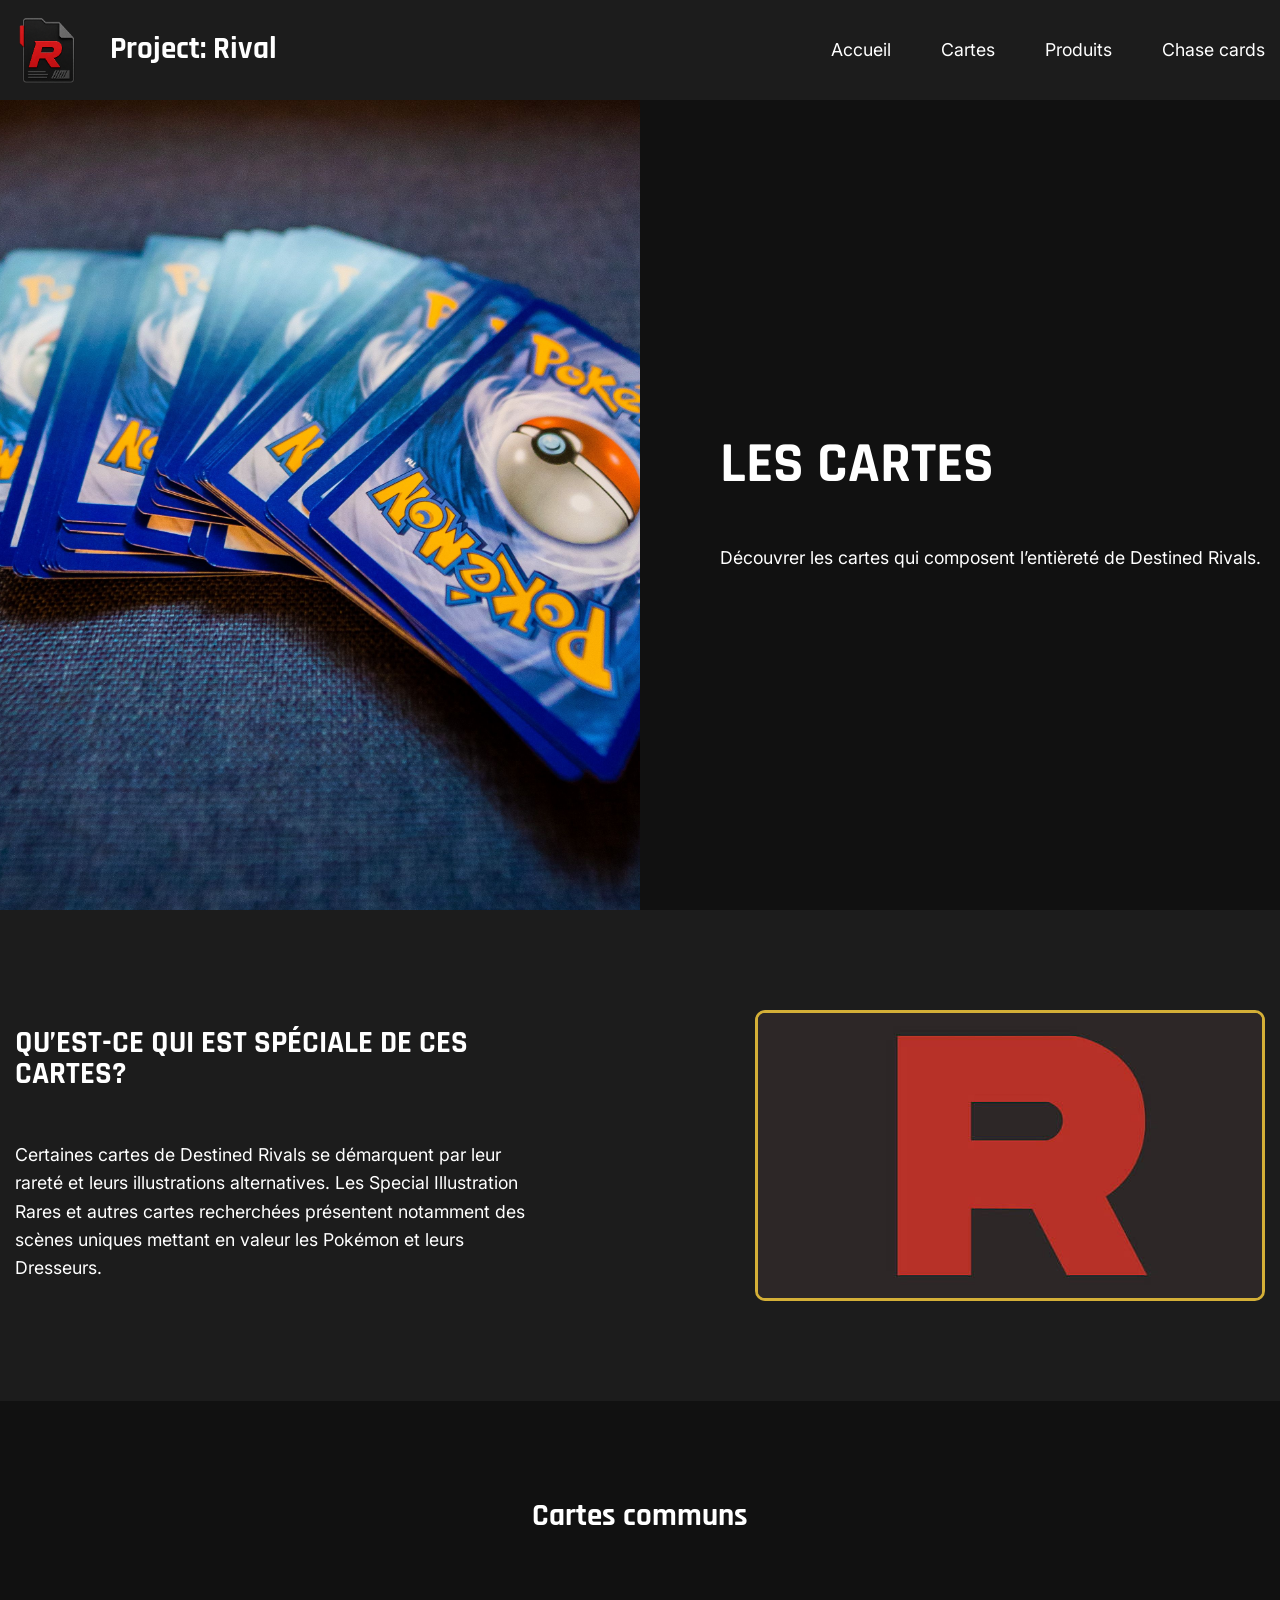
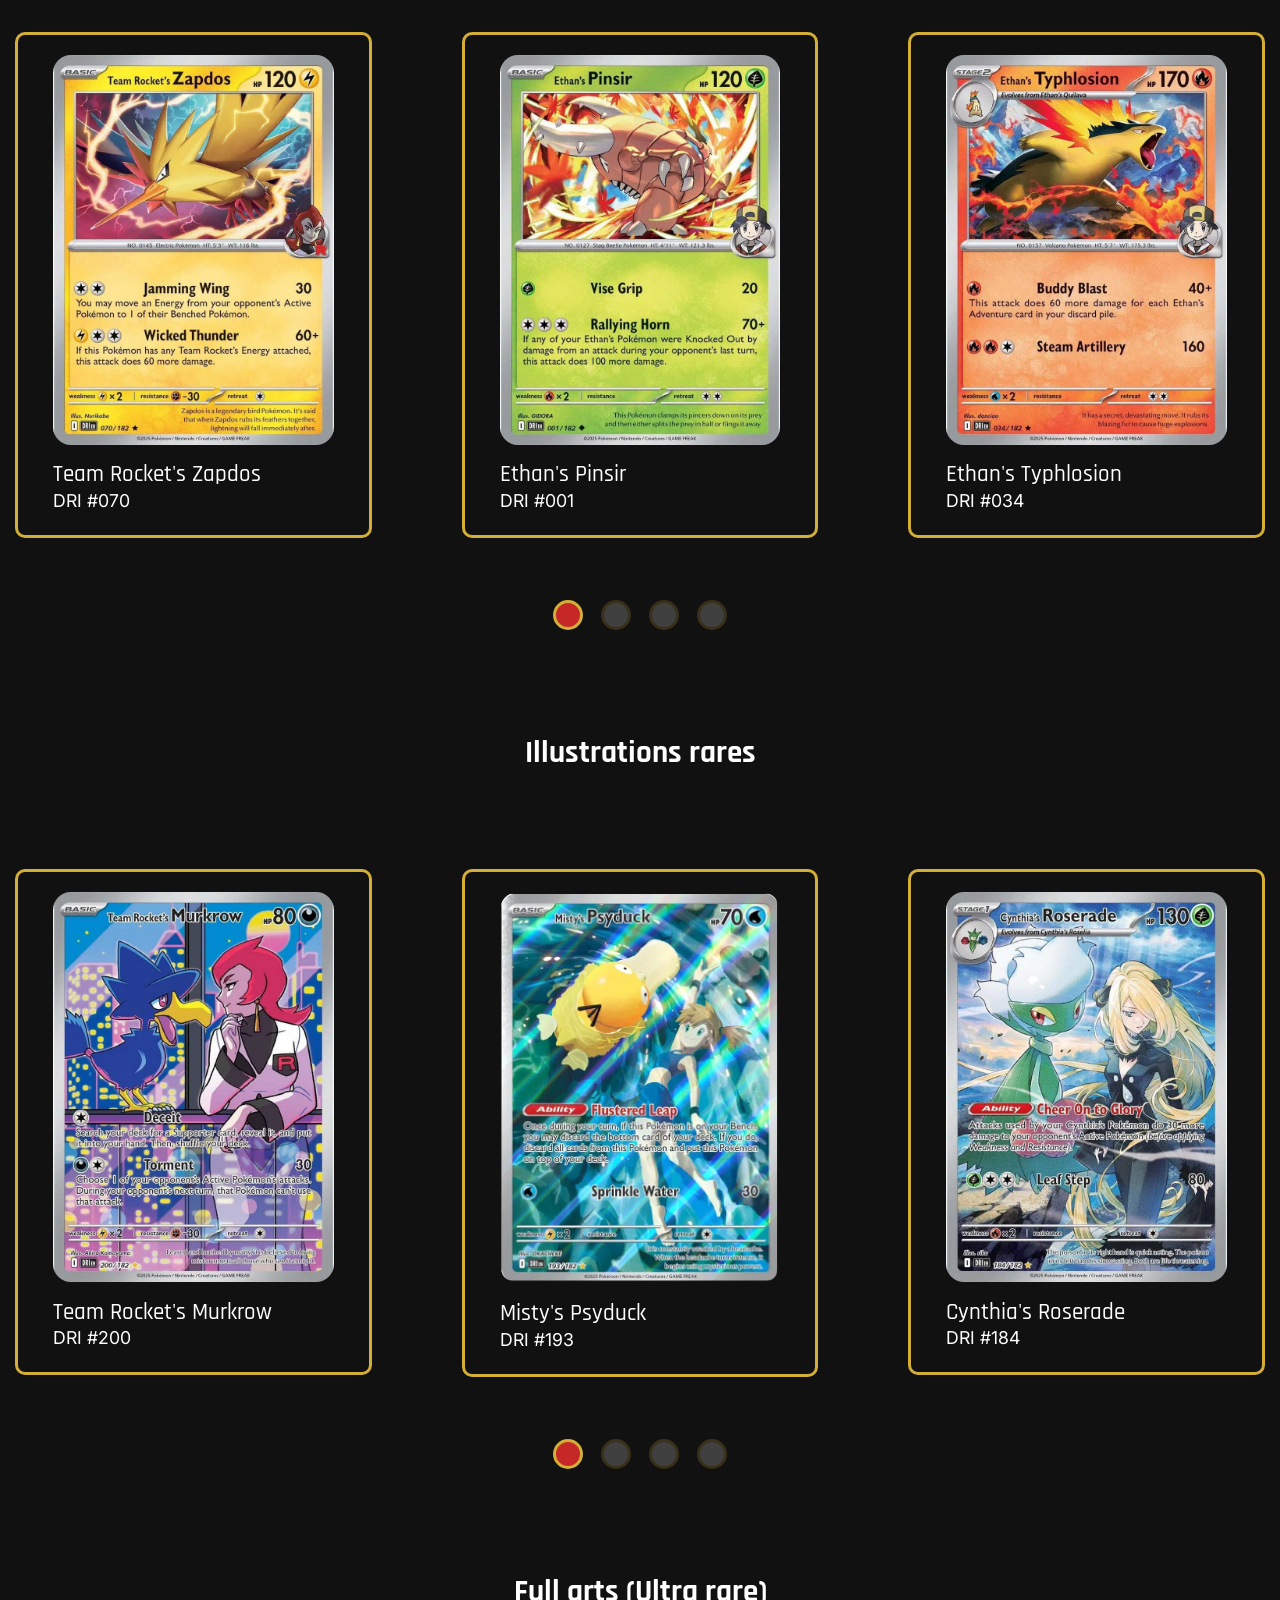
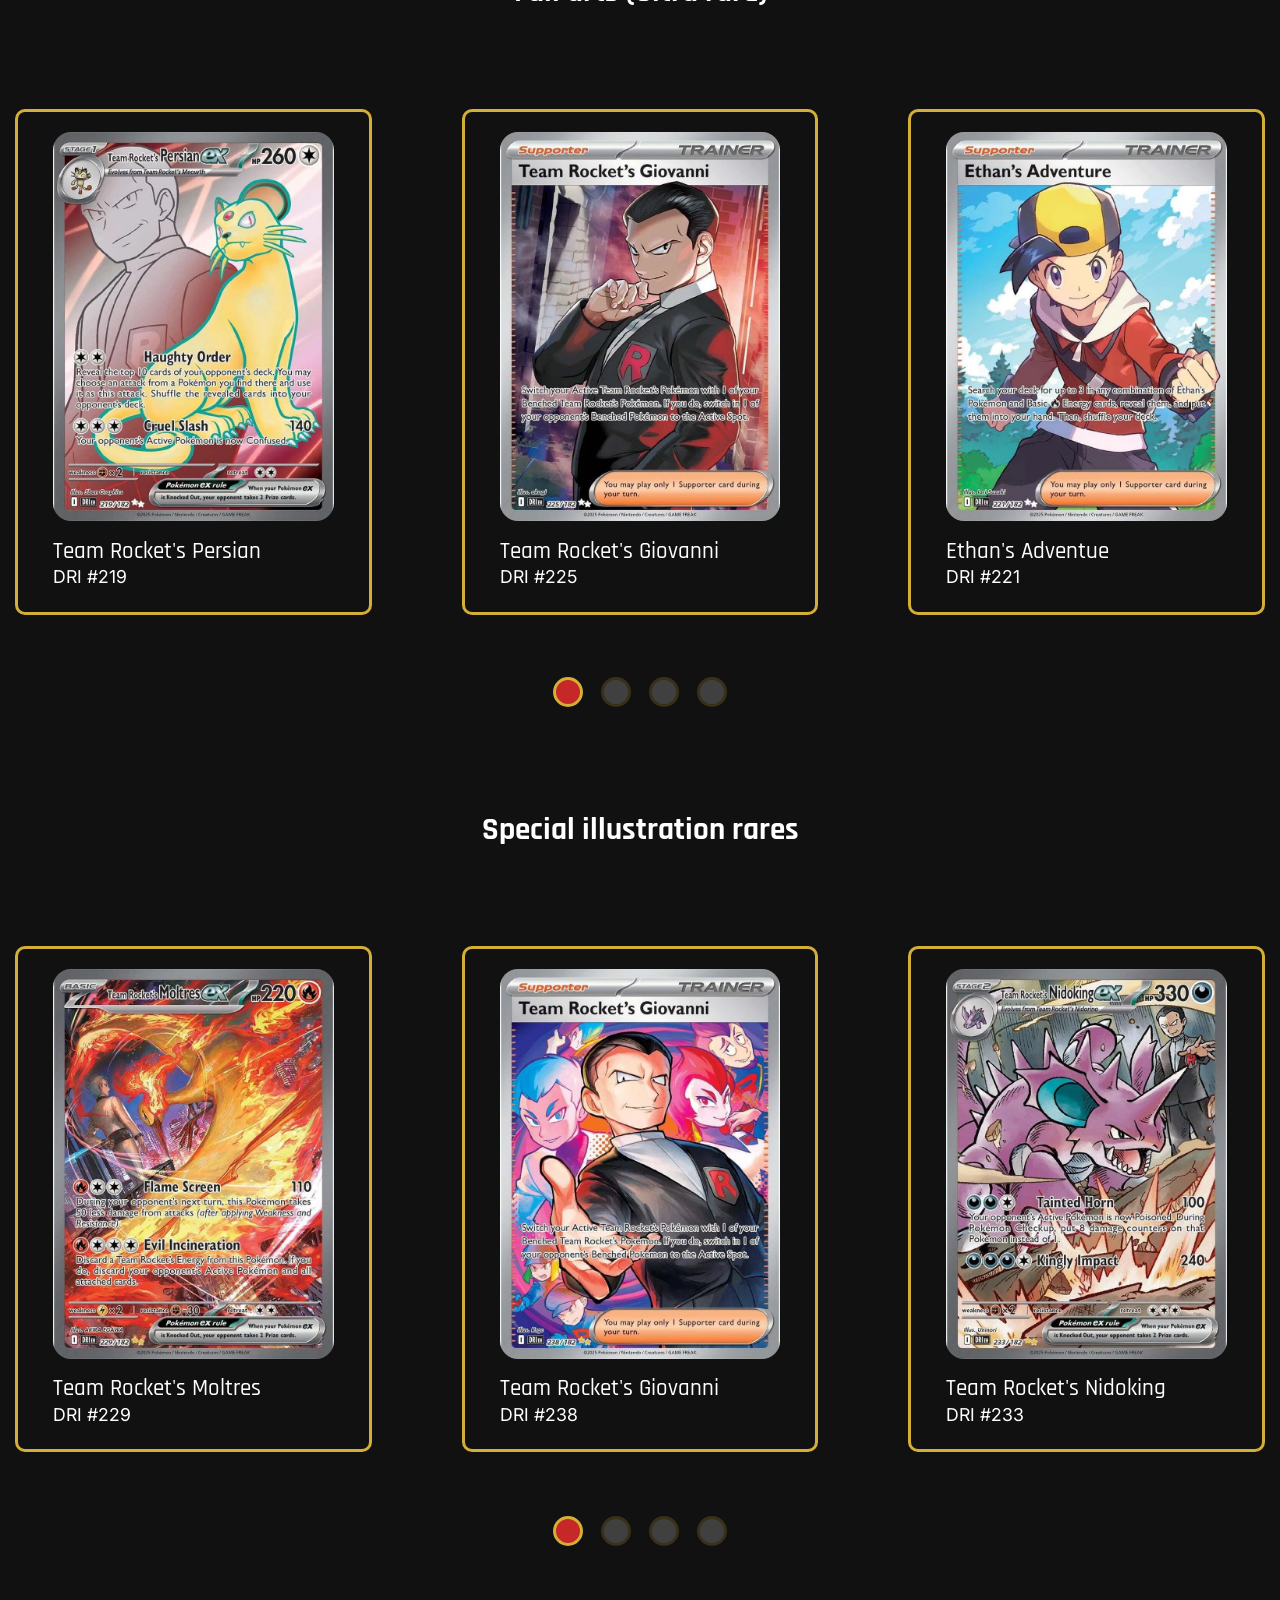
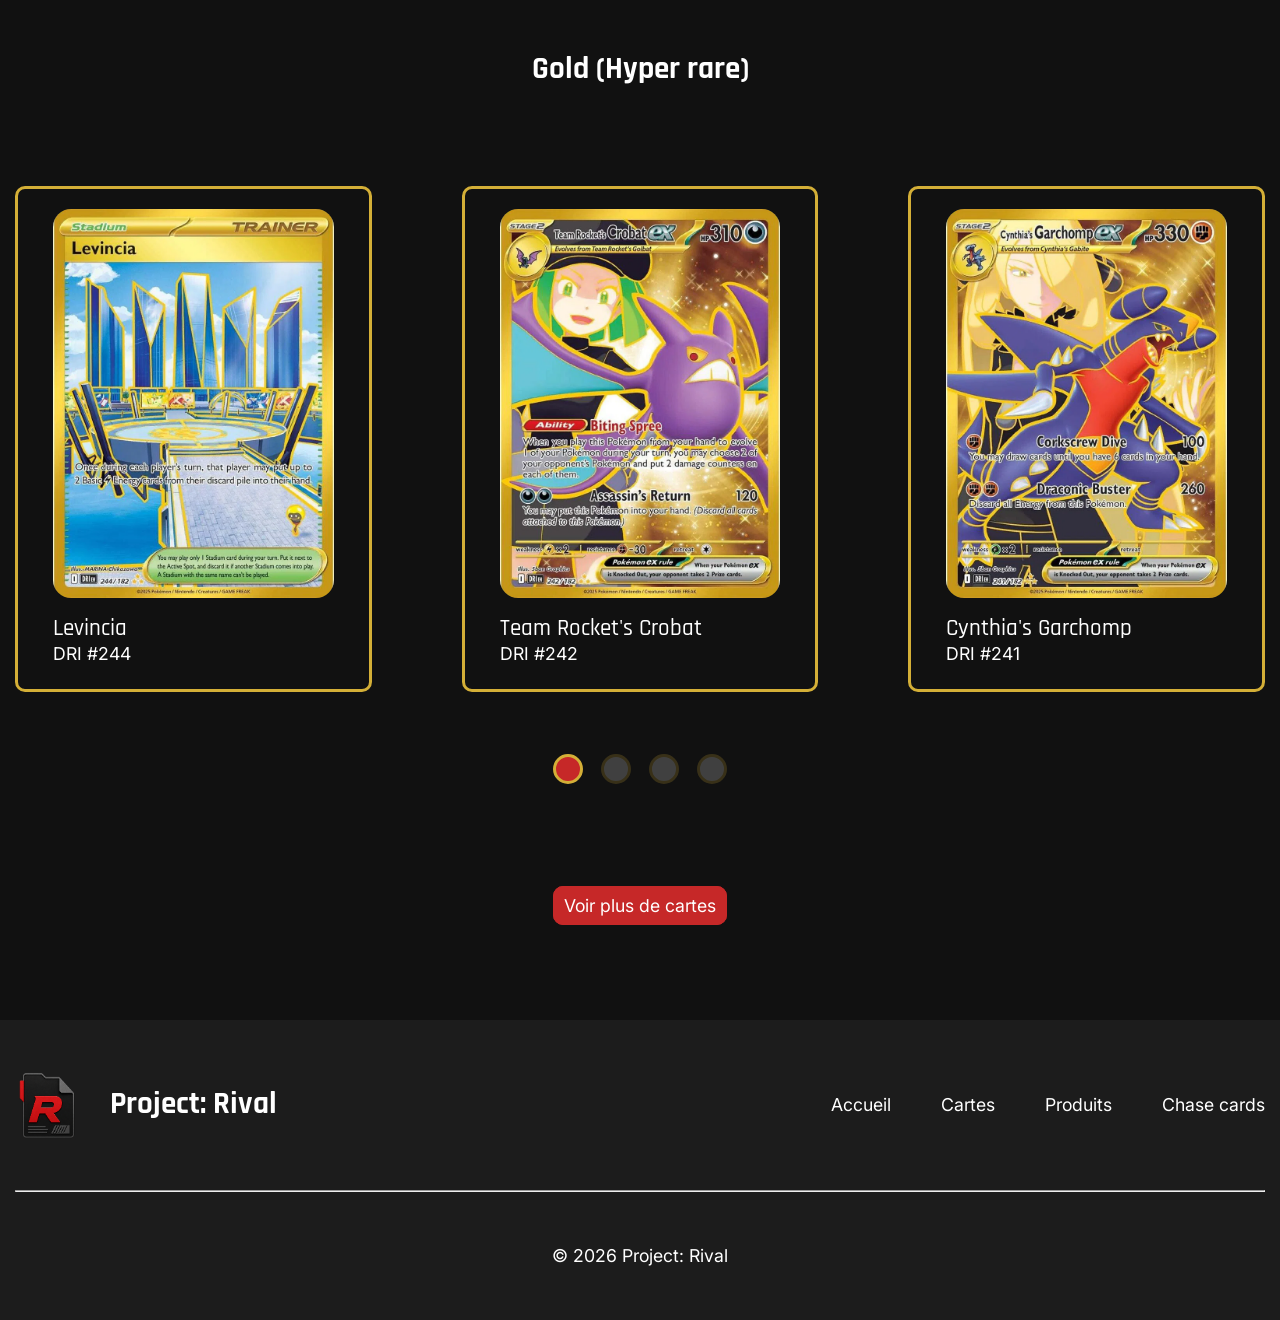
==== cartes.html @ d798a76a "Ajout contenu dist Project Rival" ====
<!doctype html>
<html lang="fr">

<head>
    <meta charset="utf-8" />
    <meta name="viewport" content="width=device-width, initial-scale=1.0" />
    <title>Project: Rival</title>
    <link rel="icon" type="image/png" href="assets/images/project_rival_logo.png" />
    <link rel="stylesheet" href="styles/main.css" />
    <script src="scripts/main.js" defer></script>
</head>

<body>
    <header class="header">
        <div class="wrapper">
            <a href="index.html" class="logo_rival">
                <img src="assets/images/project_rival_logo.png" alt="Project: Rival logo">
                <h2>Project: Rival</h2>
            </a>

            <ul class="menu">
                <li><a href="index.html">Accueil</a></li>
                <li><a href="cartes.html">Cartes</a></li>
                <li><a href="produits.html">Produits</a></li>
                <li><a href="chasse_cards.html">Chase cards</a></li>
            </ul>
            <svg class="icon icon--lg icone js-toggle">
                <use href="#icon-menu-burger"></use>
            </svg>
        </div>
    </header>

</html>


<section class="hero">
    <div class="wrapper">
        <div class="hero__media">
            <img src="assets/images/bg_hero_cartes.jpg" alt="background cartes" />
        </div>
        <div class="hero__desktop"></div>
        <div class="hero__content">
            <div class="hero__titre">
                <h1>Les Cartes</h1>
            </div>
            <p>Découvrer les cartes qui composent l’entièreté de Destined Rivals.</p>
        </div>
    </div>
</section>

<section class="a__propos">
    <div class="wrapper">
        <div class="a__propos__content">
            <h2>Qu’est-ce qui est spéciale de ces cartes?</h2>
            <p>
                Certaines cartes de Destined Rivals se démarquent par leur rareté et leurs illustrations alternatives. Les Special Illustration Rares et autres
                cartes recherchées présentent notamment des scènes uniques mettant en valeur les Pokémon et leurs Dresseurs.
            </p>
        </div>
        <div class="a__propos__media">
            <img src="assets/images/team_rocket_logo.jpg" alt="Team Rocket Logo" />
        </div>
    </div>
</section>

<section class="section carousels__cartes">
    <div class="wrapper">
        <div class="swiper" data-component="Carousel">
            <h2>Cartes communs</h2>
            <div class="carousel swiper-wrapper">
                <div class="swiper-slide">
                    <div class="carte">
                        <div class="carte__media">
                            <img src="assets/images/team_rocket_zapdos_common.png" alt="Zapdos" />
                        </div>
                        <div class="carte__content">
                            <h3>Team Rocket's Zapdos</h3>
                            <p>DRI #070</p>
                        </div>
                    </div>
                </div>
                <div class="swiper-slide">
                    <div class="carte">
                        <div class="carte__media">
                            <img src="assets/images/ethan_pinsir_common.png" alt="Pinsir" />
                        </div>
                        <div class="carte__content">
                            <h3>Ethan's Pinsir</h3>
                            <p>DRI #001</p>
                        </div>
                    </div>
                </div>
                <div class="swiper-slide">
                    <div class="carte">
                        <div class="carte__media">
                            <img src="assets/images/ethan_typhlosion_common.png" alt="Typhlosion" />
                        </div>
                        <div class="carte__content">
                            <h3>Ethan's Typhlosion</h3>
                            <p>DRI #034</p>
                        </div>
                    </div>
                </div>
                <div class="swiper-slide">
                    <div class="carte">
                        <div class="carte__media">
                            <img src="assets/images/team_rocket_tyranitar_common.png" alt="Tyranitar" />
                        </div>
                        <div class="carte__content">
                            <h3>Team Rocket's Tyranitar</h3>
                            <p>DRI #096</p>
                        </div>
                    </div>
                </div>
            </div>
            <div class="swiper-pagination"></div>
        </div>

        <div class="swiper" data-component="Carousel">
            <h2>Illustrations rares</h2>
            <div class="carousel swiper-wrapper">
                <div class="swiper-slide">
                    <div class="carte">
                        <div class="carte__media">
                            <img src="assets/images/team_rocket_murkrow.png" alt="Murkrow" />
                        </div>
                        <div class="carte__content">
                            <h3>Team Rocket's Murkrow</h3>
                            <p>DRI #200</p>
                        </div>
                    </div>
                </div>
                <div class="swiper-slide">
                    <div class="carte">
                        <div class="carte__media">
                            <img src="assets/images/misty_psyduck.png" alt="Psyduck" />
                        </div>
                        <div class="carte__content">
                            <h3>Misty's Psyduck</h3>
                            <p>DRI #193</p>
                        </div>
                    </div>
                </div>
                <div class="swiper-slide">
                    <div class="carte">
                        <div class="carte__media">
                            <img src="assets/images/cynthia_roserade.png" alt="Roserade" />
                        </div>
                        <div class="carte__content">
                            <h3>Cynthia's Roserade</h3>
                            <p>DRI #184</p>
                        </div>
                    </div>
                </div>
                <div class="swiper-slide">
                    <div class="carte">
                        <div class="carte__media">
                            <img src="assets/images/ethan_typhlosion.png" alt="Typhlosion" />
                        </div>
                        <div class="carte__content">
                            <h3>Ethan's Typhlosion</h3>
                            <p>DRI #190</p>
                        </div>
                    </div>
                </div>
            </div>
            <div class="swiper-pagination"></div>
        </div>

        <div class="swiper" data-component="Carousel">
            <h2>Full arts (Ultra rare)</h2>
            <div class="carousel swiper-wrapper">
                <div class="swiper-slide">
                    <div class="carte">
                        <div class="carte__media">
                            <img src="assets/images/team_rocket_persian_fa.png" alt="Persian" />
                        </div>
                        <div class="carte__content">
                            <h3>Team Rocket's Persian</h3>
                            <p>DRI #219</p>
                        </div>
                    </div>
                </div>
                <div class="swiper-slide">
                    <div class="carte">
                        <div class="carte__media">
                            <img src="assets/images/team_rocket_giovanni_fa.png" alt="Giovanni" />
                        </div>
                        <div class="carte__content">
                            <h3>Team Rocket's Giovanni</h3>
                            <p>DRI #225</p>
                        </div>
                    </div>
                </div>
                <div class="swiper-slide">
                    <div class="carte">
                        <div class="carte__media">
                            <img src="assets/images/ethan_adventure_fa.png" alt="Ethan" />
                        </div>
                        <div class="carte__content">
                            <h3>Ethan's Adventue</h3>
                            <p>DRI #221</p>
                        </div>
                    </div>
                </div>
                <div class="swiper-slide">
                    <div class="carte">
                        <div class="carte__media">
                            <img src="assets/images/team_rocket_mewtwo_fa.png" alt="Mewtwo" />
                        </div>
                        <div class="carte__content">
                            <h3>Team Rocket's Mewtwo</h3>
                            <p>DRI #213</p>
                        </div>
                    </div>
                </div>
            </div>
            <div class="swiper-pagination"></div>
        </div>

        <div class="swiper" data-component="Carousel">
            <h2>Special illustration rares</h2>
            <div class="carousel swiper-wrapper">
                <div class="swiper-slide">
                    <div class="carte">
                        <div class="carte__media">
                            <img src="assets/images/team_rocket_moltres.png" alt="Moltres" />
                        </div>
                        <div class="carte__content">
                            <h3>Team Rocket's Moltres</h3>
                            <p>DRI #229</p>
                        </div>
                    </div>
                </div>
                <div class="swiper-slide">
                    <div class="carte">
                        <div class="carte__media">
                            <img src="assets/images/team_rocket_giovanni.png" alt="Giovanni" />
                        </div>
                        <div class="carte__content">
                            <h3>Team Rocket's Giovanni</h3>
                            <p>DRI #238</p>
                        </div>
                    </div>
                </div>
                <div class="swiper-slide">
                    <div class="carte">
                        <div class="carte__media">
                            <img src="assets/images/team_rocket_nidoking.png" alt="Nidoking" />
                        </div>
                        <div class="carte__content">
                            <h3>Team Rocket's Nidoking</h3>
                            <p>DRI #233</p>
                        </div>
                    </div>
                </div>
                <div class="swiper-slide">
                    <div class="carte">
                        <div class="carte__media">
                            <img src="assets/images/team_rocket_mewtwo_sir.png" alt="Mewtwo" />
                        </div>
                        <div class="carte__content">
                            <h3>Team Rocket's Mewtwo</h3>
                            <p>DRI #231</p>
                        </div>
                    </div>
                </div>
            </div>
            <div class="swiper-pagination"></div>
        </div>

        <div class="swiper" data-component="Carousel">
            <h2>Gold (Hyper rare)</h2>
            <div class="carousel swiper-wrapper">
                <div class="swiper-slide">
                    <div class="carte">
                        <div class="carte__media">
                            <img src="assets/images/levincia_gold.png" alt="Levincia" />
                        </div>
                        <div class="carte__content">
                            <h3>Levincia</h3>
                            <p>DRI #244</p>
                        </div>
                    </div>
                </div>
                <div class="swiper-slide">
                    <div class="carte">
                        <div class="carte__media">
                            <img src="assets/images/team_rocket_crobat_gold.png" alt="Crobat" />
                        </div>
                        <div class="carte__content">
                            <h3>Team Rocket's Crobat</h3>
                            <p>DRI #242</p>
                        </div>
                    </div>
                </div>
                <div class="swiper-slide">
                    <div class="carte">
                        <div class="carte__media">
                            <img src="assets/images/cynthia_grachomp_gold.png" alt="Garchomp" />
                        </div>
                        <div class="carte__content">
                            <h3>Cynthia's Garchomp</h3>
                            <p>DRI #241</p>
                        </div>
                    </div>
                </div>
                <div class="swiper-slide">
                    <div class="carte">
                        <div class="carte__media">
                            <img src="assets/images/team_rocket_mewtwo_gold.png" alt="Mewtwo" />
                        </div>
                        <div class="carte__content">
                            <h3>Team Rocket's Mewtwo</h3>
                            <p>DRI #240</p>
                        </div>
                    </div>
                </div>
            </div>
            <div class="swiper-pagination"></div>
        </div>
        <a href="https://tcg.pokemon.com/en-us/galleries/destined-rivals/" target="_blank" class="bouton">Voir plus de cartes</a>
    </div>
</section>

<footer class="footer">
    <div class="wrapper">
        <div class="footer__top">
            <a href="index.html" class="logo_rival">
                <img src="assets/images/project_rival_logo.png" alt="Project: Rival Logo">
                <h2>Project: Rival</h2>
            </a>

            <ul class="menu">
                <li><a href="index.html">Accueil</a></li>
                <li><a href="cartes.html">Cartes</a></li>
                <li><a href="produits.html">Produits</a></li>
                <li><a href="chasse_cards.html">Chase cards</a></li>
            </ul>

        </div>
        <hr>
        <p>© 2026 Project: Rival</p>
    </div>
</footer>

</body>

</html>
---- styles/main.css ----
@charset "UTF-8";
/**
 * Swiper 14.3.0
 * Most modern mobile touch slider and framework with hardware accelerated transitions
 * https://swiperjs.com
 *
 * Copyright 2014-2026 Vladimir Kharlampidi
 *
 * Released under the MIT License
 *
 * Released on: September 28, 2026
 */
@import url("https://fonts.googleapis.com/css2?family=Inter:ital,opsz,wght@0,14..32,100..900;1,14..32,100..900&family=Rajdhani:wght@300;400;500;600;700&display=swap");
:root {
  --swiper-theme-color: #007aff;
  /*
  --swiper-preloader-color: var(--swiper-theme-color);
  --swiper-wrapper-transition-timing-function: initial;
  */
}

:host {
  position: relative;
  display: block;
  margin-left: auto;
  margin-right: auto;
  z-index: 1;
}

.swiper {
  margin-left: auto;
  margin-right: auto;
  position: relative;
  overflow: hidden;
  list-style: none;
  padding: 0;
  /* Fix of Webkit flickering */
  z-index: 1;
  display: block;
}

.swiper-vertical > .swiper-wrapper {
  flex-direction: column;
}

.swiper-wrapper {
  position: relative;
  width: 100%;
  height: 100%;
  z-index: 1;
  display: flex;
  transition-property: transform;
  transition-timing-function: var(--swiper-wrapper-transition-timing-function, initial);
  box-sizing: content-box;
}

.swiper-android .swiper-slide,
.swiper-ios .swiper-slide,
.swiper-wrapper {
  transform: translate3d(0px, 0, 0);
}

.swiper-horizontal {
  touch-action: pan-y;
}

.swiper-vertical {
  touch-action: pan-x;
}

.swiper-slide {
  flex-shrink: 0;
  width: 100%;
  height: 100%;
  position: relative;
  transition-property: transform;
  display: block;
}

.swiper-slide-invisible-blank {
  visibility: hidden;
}

/* Auto Height */
.swiper-autoheight,
.swiper-autoheight .swiper-slide {
  height: auto;
}

.swiper-autoheight .swiper-wrapper {
  align-items: flex-start;
  transition-property: transform, height;
}

.swiper-backface-hidden .swiper-slide {
  transform: translateZ(0);
  backface-visibility: hidden;
}

/* 3D Effects */
.swiper-3d.swiper-css-mode .swiper-wrapper {
  perspective: 1200px;
}

.swiper-3d .swiper-wrapper {
  transform-style: preserve-3d;
}

.swiper-3d {
  perspective: 1200px;
  .swiper-slide,
  .swiper-cube-shadow {
    transform-style: preserve-3d;
  }
}

/* CSS Mode */
.swiper-css-mode {
  > .swiper-wrapper {
    overflow: auto;
    scrollbar-width: none; /* For Firefox */
    -ms-overflow-style: none; /* For Internet Explorer and Edge */
    &::-webkit-scrollbar {
      display: none;
    }
  }
  > .swiper-wrapper > .swiper-slide {
    scroll-snap-align: start start;
  }
  &.swiper-horizontal {
    > .swiper-wrapper {
      scroll-snap-type: x mandatory;
    }
    > .swiper-wrapper > .swiper-slide:first-child {
      margin-inline-start: var(--swiper-slides-offset-before);
      scroll-margin-inline-start: var(--swiper-slides-offset-before);
    }
    > .swiper-wrapper > .swiper-slide:last-child {
      margin-inline-end: var(--swiper-slides-offset-after);
    }
  }
  &.swiper-vertical {
    > .swiper-wrapper {
      scroll-snap-type: y mandatory;
    }
    > .swiper-wrapper > .swiper-slide:first-child {
      margin-block-start: var(--swiper-slides-offset-before);
      scroll-margin-block-start: var(--swiper-slides-offset-before);
    }
    > .swiper-wrapper > .swiper-slide:last-child {
      margin-block-end: var(--swiper-slides-offset-after);
    }
  }
  &.swiper-free-mode {
    > .swiper-wrapper {
      scroll-snap-type: none;
    }
    > .swiper-wrapper > .swiper-slide {
      scroll-snap-align: none;
    }
  }
  &.swiper-centered {
    > .swiper-wrapper::before {
      content: "";
      flex-shrink: 0;
      order: 9999;
    }
    > .swiper-wrapper > .swiper-slide {
      scroll-snap-align: center center;
      scroll-snap-stop: always;
    }
  }
  &.swiper-centered.swiper-horizontal {
    > .swiper-wrapper > .swiper-slide:first-child {
      margin-inline-start: var(--swiper-centered-offset-before);
    }
    > .swiper-wrapper::before {
      height: 100%;
      min-height: 1px;
      width: var(--swiper-centered-offset-after);
    }
  }
  &.swiper-centered.swiper-vertical {
    > .swiper-wrapper > .swiper-slide:first-child {
      margin-block-start: var(--swiper-centered-offset-before);
    }
    > .swiper-wrapper::before {
      width: 100%;
      min-width: 1px;
      height: var(--swiper-centered-offset-after);
    }
  }
}

/* Slide styles start */
/* 3D Shadows */
.swiper-3d {
  .swiper-slide-shadow,
  .swiper-slide-shadow-left,
  .swiper-slide-shadow-right,
  .swiper-slide-shadow-top,
  .swiper-slide-shadow-bottom,
  .swiper-slide-shadow,
  .swiper-slide-shadow-left,
  .swiper-slide-shadow-right,
  .swiper-slide-shadow-top,
  .swiper-slide-shadow-bottom {
    position: absolute;
    left: 0;
    top: 0;
    width: 100%;
    height: 100%;
    pointer-events: none;
    z-index: 10;
  }
  .swiper-slide-shadow {
    background: rgba(0, 0, 0, 0.15);
  }
  .swiper-slide-shadow-left {
    background-image: linear-gradient(to left, rgba(0, 0, 0, 0.5), rgba(0, 0, 0, 0));
  }
  .swiper-slide-shadow-right {
    background-image: linear-gradient(to right, rgba(0, 0, 0, 0.5), rgba(0, 0, 0, 0));
  }
  .swiper-slide-shadow-top {
    background-image: linear-gradient(to top, rgba(0, 0, 0, 0.5), rgba(0, 0, 0, 0));
  }
  .swiper-slide-shadow-bottom {
    background-image: linear-gradient(to bottom, rgba(0, 0, 0, 0.5), rgba(0, 0, 0, 0));
  }
}

.swiper-lazy-preloader {
  width: 42px;
  height: 42px;
  position: absolute;
  left: 50%;
  top: 50%;
  margin-left: -21px;
  margin-top: -21px;
  z-index: 10;
  transform-origin: 50%;
  box-sizing: border-box;
  border: 4px solid var(--swiper-preloader-color, var(--swiper-theme-color));
  border-radius: 50%;
  border-top-color: transparent;
}

.swiper:not(.swiper-watch-progress),
.swiper-watch-progress .swiper-slide-visible {
  .swiper-lazy-preloader {
    animation: swiper-preloader-spin 1s infinite linear;
  }
}

.swiper-lazy-preloader-white {
  --swiper-preloader-color: #fff;
}

.swiper-lazy-preloader-black {
  --swiper-preloader-color: #000;
}

@keyframes swiper-preloader-spin {
  0% {
    transform: rotate(0deg);
  }
  100% {
    transform: rotate(360deg);
  }
}
/* Slide styles end */
.swiper-virtual .swiper-slide {
  -webkit-backface-visibility: hidden;
  transform: translateZ(0);
}

.swiper-virtual.swiper-css-mode {
  .swiper-wrapper::after {
    content: "";
    position: absolute;
    left: 0;
    top: 0;
    pointer-events: none;
  }
}

.swiper-virtual.swiper-css-mode.swiper-horizontal {
  .swiper-wrapper::after {
    height: 1px;
    width: var(--swiper-virtual-size);
  }
}

.swiper-virtual.swiper-css-mode.swiper-vertical {
  .swiper-wrapper::after {
    width: 1px;
    height: var(--swiper-virtual-size);
  }
}

:root {
  --swiper-navigation-size: 44px;
  /*
  --swiper-navigation-top-offset: 50%;
  --swiper-navigation-sides-offset: 4px;
  --swiper-navigation-color: var(--swiper-theme-color);
  */
}

.swiper-button-prev,
.swiper-button-next {
  position: absolute;
  width: var(--swiper-navigation-size);
  height: var(--swiper-navigation-size);
  z-index: 10;
  cursor: pointer;
  display: flex;
  align-items: center;
  justify-content: center;
  color: var(--swiper-navigation-color, var(--swiper-theme-color));
  &.swiper-button-disabled {
    opacity: 0.35;
    cursor: auto;
    pointer-events: none;
  }
  &.swiper-button-hidden {
    opacity: 0;
    cursor: auto;
    pointer-events: none;
  }
  .swiper-navigation-disabled & {
    display: none !important;
  }
  ::slotted(svg),
  svg {
    width: 100%;
    height: 100%;
    -o-object-fit: contain;
       object-fit: contain;
    transform-origin: center;
    fill: currentColor;
    pointer-events: none;
  }
}

.swiper-button-lock {
  display: none;
}

.swiper-button-prev,
.swiper-button-next {
  top: var(--swiper-navigation-top-offset, 50%);
  margin-top: calc(0px - var(--swiper-navigation-size) / 2);
}

.swiper-button-prev {
  left: var(--swiper-navigation-sides-offset, 4px);
  right: auto;
  ::slotted(.swiper-navigation-icon),
  .swiper-navigation-icon {
    transform: rotate(180deg);
  }
}

.swiper-button-next {
  right: var(--swiper-navigation-sides-offset, 4px);
  left: auto;
}

.swiper-horizontal {
  .swiper-button-prev,
  .swiper-button-next,
  ~ .swiper-button-prev,
  ~ .swiper-button-next {
    top: var(--swiper-navigation-top-offset, 50%);
    margin-top: calc(0px - var(--swiper-navigation-size) / 2);
    margin-left: 0;
  }
  .swiper-button-prev,
  & ~ .swiper-button-prev,
  &.swiper-rtl .swiper-button-next,
  &.swiper-rtl ~ .swiper-button-next {
    left: var(--swiper-navigation-sides-offset, 4px);
    right: auto;
  }
  .swiper-button-next,
  & ~ .swiper-button-next,
  &.swiper-rtl .swiper-button-prev,
  &.swiper-rtl ~ .swiper-button-prev {
    right: var(--swiper-navigation-sides-offset, 4px);
    left: auto;
  }
  .swiper-button-prev,
  & ~ .swiper-button-prev,
  &.swiper-rtl .swiper-button-next,
  &.swiper-rtl ~ .swiper-button-next {
    ::slotted(.swiper-navigation-icon),
    .swiper-navigation-icon {
      transform: rotate(180deg);
    }
  }
  &.swiper-rtl .swiper-button-prev,
  &.swiper-rtl ~ .swiper-button-prev {
    ::slotted(.swiper-navigation-icon),
    .swiper-navigation-icon {
      transform: rotate(0deg);
    }
  }
}

.swiper-vertical {
  .swiper-button-prev,
  .swiper-button-next,
  ~ .swiper-button-prev,
  ~ .swiper-button-next {
    left: var(--swiper-navigation-top-offset, 50%);
    right: auto;
    margin-left: calc(0px - var(--swiper-navigation-size) / 2);
    margin-top: 0;
  }
  .swiper-button-prev,
  ~ .swiper-button-prev {
    top: var(--swiper-navigation-sides-offset, 4px);
    bottom: auto;
    ::slotted(.swiper-navigation-icon),
    .swiper-navigation-icon {
      transform: rotate(-90deg);
    }
  }
  .swiper-button-next,
  ~ .swiper-button-next {
    bottom: var(--swiper-navigation-sides-offset, 4px);
    top: auto;
    ::slotted(.swiper-navigation-icon),
    .swiper-navigation-icon {
      transform: rotate(90deg);
    }
  }
}

:root {
  /*
  --swiper-pagination-color: var(--swiper-theme-color);
  --swiper-pagination-left: auto;
  --swiper-pagination-right: 8px;
  --swiper-pagination-bottom: 8px;
  --swiper-pagination-top: auto;
  --swiper-pagination-fraction-color: inherit;
  --swiper-pagination-progressbar-bg-color: rgba(0,0,0,0.25);
  --swiper-pagination-progressbar-size: 4px;
  --swiper-pagination-bullet-size: 8px;
  --swiper-pagination-bullet-width: 8px;
  --swiper-pagination-bullet-height: 8px;
  --swiper-pagination-bullet-border-radius: 50%;
  --swiper-pagination-bullet-inactive-color: #000;
  --swiper-pagination-bullet-inactive-opacity: 0.2;
  --swiper-pagination-bullet-opacity: 1;
  --swiper-pagination-bullet-horizontal-gap: 4px;
  --swiper-pagination-bullet-vertical-gap: 6px;
  */
}

.swiper-pagination {
  position: absolute;
  text-align: center;
  transition: 300ms opacity;
  transform: translate3d(0, 0, 0);
  z-index: 10;
  &.swiper-pagination-hidden {
    opacity: 0;
  }
  .swiper-pagination-disabled > &,
  &.swiper-pagination-disabled {
    display: none !important;
  }
}

/* Common Styles */
.swiper-pagination-fraction,
.swiper-pagination-custom,
.swiper-horizontal > .swiper-pagination-bullets,
.swiper-pagination-bullets.swiper-pagination-horizontal {
  bottom: var(--swiper-pagination-bottom, 8px);
  top: var(--swiper-pagination-top, auto);
  left: 0;
  width: 100%;
}

/* Bullets */
.swiper-pagination-bullets-dynamic {
  overflow: hidden;
  font-size: 0;
  .swiper-pagination-bullet {
    transform: scale(0.33);
    position: relative;
  }
  .swiper-pagination-bullet-active {
    transform: scale(1);
  }
  .swiper-pagination-bullet-active-main {
    transform: scale(1);
  }
  .swiper-pagination-bullet-active-prev {
    transform: scale(0.66);
  }
  .swiper-pagination-bullet-active-prev-prev {
    transform: scale(0.33);
  }
  .swiper-pagination-bullet-active-next {
    transform: scale(0.66);
  }
  .swiper-pagination-bullet-active-next-next {
    transform: scale(0.33);
  }
}

.swiper-pagination-bullet {
  width: var(--swiper-pagination-bullet-width, var(--swiper-pagination-bullet-size, 8px));
  height: var(--swiper-pagination-bullet-height, var(--swiper-pagination-bullet-size, 8px));
  display: inline-block;
  border-radius: var(--swiper-pagination-bullet-border-radius, 50%);
  background: var(--swiper-pagination-bullet-inactive-color, #000);
  opacity: var(--swiper-pagination-bullet-inactive-opacity, 0.2);
  button& {
    border: none;
    margin: 0;
    padding: 0;
    box-shadow: none;
    -webkit-appearance: none;
       -moz-appearance: none;
            appearance: none;
  }
  .swiper-pagination-clickable & {
    cursor: pointer;
  }
  &:only-child {
    display: none !important;
  }
}

.swiper-pagination-bullet-active {
  opacity: var(--swiper-pagination-bullet-opacity, 1);
  background: var(--swiper-pagination-color, var(--swiper-theme-color));
}

.swiper-vertical > .swiper-pagination-bullets,
.swiper-pagination-vertical.swiper-pagination-bullets {
  right: var(--swiper-pagination-right, 8px);
  left: var(--swiper-pagination-left, auto);
  top: 50%;
  transform: translate3d(0px, -50%, 0);
  .swiper-pagination-bullet {
    margin: var(--swiper-pagination-bullet-vertical-gap, 6px) 0;
    display: block;
  }
  &.swiper-pagination-bullets-dynamic {
    top: 50%;
    transform: translateY(-50%);
    width: 8px;
    .swiper-pagination-bullet {
      display: inline-block;
      transition: 200ms transform, 200ms top;
    }
  }
}

.swiper-horizontal > .swiper-pagination-bullets,
.swiper-pagination-horizontal.swiper-pagination-bullets {
  .swiper-pagination-bullet {
    margin: 0 var(--swiper-pagination-bullet-horizontal-gap, 4px);
  }
  &.swiper-pagination-bullets-dynamic {
    left: 50%;
    transform: translateX(-50%);
    white-space: nowrap;
    .swiper-pagination-bullet {
      transition: 200ms transform, 200ms left;
    }
  }
}

.swiper-horizontal.swiper-rtl > .swiper-pagination-bullets-dynamic .swiper-pagination-bullet {
  transition: 200ms transform, 200ms right;
}

/* Fraction */
.swiper-pagination-fraction {
  color: var(--swiper-pagination-fraction-color, inherit);
}

/* Progress */
.swiper-pagination-progressbar {
  background: var(--swiper-pagination-progressbar-bg-color, rgba(0, 0, 0, 0.25));
  position: absolute;
  .swiper-pagination-progressbar-fill {
    background: var(--swiper-pagination-color, var(--swiper-theme-color));
    position: absolute;
    left: 0;
    top: 0;
    width: 100%;
    height: 100%;
    transform: scale(0);
    transform-origin: left top;
  }
  .swiper-rtl & .swiper-pagination-progressbar-fill {
    transform-origin: right top;
  }
  .swiper-horizontal > &,
  &.swiper-pagination-horizontal,
  .swiper-vertical > &.swiper-pagination-progressbar-opposite,
  &.swiper-pagination-vertical.swiper-pagination-progressbar-opposite {
    width: 100%;
    height: var(--swiper-pagination-progressbar-size, 4px);
    left: 0;
    top: 0;
  }
  .swiper-vertical > &,
  &.swiper-pagination-vertical,
  .swiper-horizontal > &.swiper-pagination-progressbar-opposite,
  &.swiper-pagination-horizontal.swiper-pagination-progressbar-opposite {
    width: var(--swiper-pagination-progressbar-size, 4px);
    height: 100%;
    left: 0;
    top: 0;
  }
}

.swiper-pagination-lock {
  display: none;
}

:root {
  /*
  --swiper-scrollbar-border-radius: 10px;
  --swiper-scrollbar-top: auto;
  --swiper-scrollbar-bottom: 4px;
  --swiper-scrollbar-left: auto;
  --swiper-scrollbar-right: 4px;
  --swiper-scrollbar-sides-offset: 1%;
  --swiper-scrollbar-bg-color: rgba(0, 0, 0, 0.1);
  --swiper-scrollbar-drag-bg-color: rgba(0, 0, 0, 0.5);
  --swiper-scrollbar-size: 4px;
  */
}

.swiper-scrollbar {
  border-radius: var(--swiper-scrollbar-border-radius, 10px);
  position: relative;
  touch-action: none;
  background: var(--swiper-scrollbar-bg-color, rgba(0, 0, 0, 0.1));
  .swiper-scrollbar-disabled > &,
  &.swiper-scrollbar-disabled {
    display: none !important;
  }
  .swiper-horizontal > &,
  &.swiper-scrollbar-horizontal {
    position: absolute;
    left: var(--swiper-scrollbar-sides-offset, 1%);
    bottom: var(--swiper-scrollbar-bottom, 4px);
    top: var(--swiper-scrollbar-top, auto);
    z-index: 50;
    height: var(--swiper-scrollbar-size, 4px);
    width: calc(100% - 2 * var(--swiper-scrollbar-sides-offset, 1%));
  }
  .swiper-vertical > &,
  &.swiper-scrollbar-vertical {
    position: absolute;
    left: var(--swiper-scrollbar-left, auto);
    right: var(--swiper-scrollbar-right, 4px);
    top: var(--swiper-scrollbar-sides-offset, 1%);
    z-index: 50;
    width: var(--swiper-scrollbar-size, 4px);
    height: calc(100% - 2 * var(--swiper-scrollbar-sides-offset, 1%));
  }
}

.swiper-scrollbar-drag {
  height: 100%;
  width: 100%;
  position: relative;
  background: var(--swiper-scrollbar-drag-bg-color, rgba(0, 0, 0, 0.5));
  border-radius: var(--swiper-scrollbar-border-radius, 10px);
  left: 0;
  top: 0;
}

.swiper-scrollbar-cursor-drag {
  cursor: move;
}

.swiper-scrollbar-lock {
  display: none;
}

/* Zoom container styles start */
.swiper-zoom-container {
  width: 100%;
  height: 100%;
  display: flex;
  justify-content: center;
  align-items: center;
  text-align: center;
  > img,
  > svg,
  > canvas {
    max-width: 100%;
    max-height: 100%;
    -o-object-fit: contain;
       object-fit: contain;
  }
}

/* Zoom container styles end */
.swiper-slide-zoomed {
  cursor: move;
  touch-action: none;
}

/* a11y */
.swiper .swiper-notification {
  position: absolute;
  left: 0;
  top: 0;
  pointer-events: none;
  opacity: 0;
  z-index: -1000;
}

.swiper-thumbs {
  .swiper-slide-thumb-active {
    /* Styles for active thumb slide */
  }
}

.swiper-free-mode > .swiper-wrapper {
  transition-timing-function: ease-out;
  margin: 0 auto;
}

.swiper-grid > .swiper-wrapper {
  flex-wrap: wrap;
}

.swiper-grid-column > .swiper-wrapper {
  flex-wrap: wrap;
  flex-direction: column;
}

.swiper-fade {
  &.swiper-free-mode {
    .swiper-slide {
      transition-timing-function: ease-out;
    }
  }
  .swiper-slide {
    pointer-events: none;
    transition-property: opacity;
    .swiper-slide {
      pointer-events: none;
    }
  }
  .swiper-slide-active {
    pointer-events: auto;
    & .swiper-slide-active {
      pointer-events: auto;
    }
  }
}

.swiper.swiper-cube {
  overflow: visible;
}

.swiper-cube {
  .swiper-slide {
    pointer-events: none;
    backface-visibility: hidden;
    z-index: 1;
    visibility: hidden;
    transform-origin: 0 0;
    width: 100%;
    height: 100%;
    .swiper-slide {
      pointer-events: none;
    }
  }
  &.swiper-rtl .swiper-slide {
    transform-origin: 100% 0;
  }
  .swiper-slide-active {
    &,
    & .swiper-slide-active {
      pointer-events: auto;
    }
  }
  .swiper-slide-active,
  .swiper-slide-next,
  .swiper-slide-prev {
    pointer-events: auto;
    visibility: visible;
  }
  .swiper-cube-shadow {
    position: absolute;
    left: 0;
    bottom: 0px;
    width: 100%;
    height: 100%;
    opacity: 0.6;
    z-index: 0;
    &:before {
      content: "";
      background: #000;
      position: absolute;
      left: 0;
      top: 0;
      bottom: 0;
      right: 0;
      filter: blur(50px);
    }
  }
}

.swiper-cube {
  .swiper-slide-next + .swiper-slide {
    pointer-events: auto;
    visibility: visible;
  }
}

/* Cube slide shadows start */
.swiper-cube {
  .swiper-slide-shadow-cube.swiper-slide-shadow-top,
  .swiper-slide-shadow-cube.swiper-slide-shadow-bottom,
  .swiper-slide-shadow-cube.swiper-slide-shadow-left,
  .swiper-slide-shadow-cube.swiper-slide-shadow-right {
    z-index: 0;
    backface-visibility: hidden;
  }
}

/* Cube slide shadows end */
.swiper.swiper-flip {
  overflow: visible;
}

.swiper-flip {
  .swiper-slide {
    pointer-events: none;
    backface-visibility: hidden;
    z-index: 1;
    .swiper-slide {
      pointer-events: none;
    }
  }
  .swiper-slide-active {
    &,
    & .swiper-slide-active {
      pointer-events: auto;
    }
  }
}

/* Flip slide shadows start */
.swiper-flip {
  .swiper-slide-shadow-flip.swiper-slide-shadow-top,
  .swiper-slide-shadow-flip.swiper-slide-shadow-bottom,
  .swiper-slide-shadow-flip.swiper-slide-shadow-left,
  .swiper-slide-shadow-flip.swiper-slide-shadow-right {
    z-index: 0;
    backface-visibility: hidden;
  }
}

/* Flip slide shadows end */
.swiper-creative {
  .swiper-slide {
    backface-visibility: hidden;
    overflow: hidden;
    transition-property: transform, opacity, height;
  }
}

.swiper.swiper-cards {
  overflow: visible;
}

.swiper-cards {
  .swiper-slide {
    transform-origin: center bottom;
    backface-visibility: hidden;
    overflow: hidden;
  }
}

/* ==========================================================================
   cover / typo
   ========================================================================== */
/* ==========================================================================
   COLORS / SETTINGS
   ========================================================================== */
:root {
  --color-white: #fff;
  --color-black: #000;
  --color-primary: #c62828;
  --color-secondary: #d4af37;
  --color-bg-primary: #111111;
  --color-bg-secondary: #1c1c1c;
}

/* ==========================================================================
   easing / settings
   ========================================================================== */
/* ==========================================================================
   FONTS / SETTINGS
   ========================================================================== */
:root {
  --font-primary: 'Rajdhani', sans-serif;
  --font-secondary: 'Inter', sans-serif;
  --font-size-content: clamp(1rem, 0.21vw + 0.94rem, 1.13rem);
  --font-size-h1: clamp(2.5rem, 2.08vw + 1.88rem, 3.75rem);
  --font-size-h2: clamp(1.75rem, 0.42vw + 1.63rem, 2rem);
  --font-size-h3: clamp(1.25rem, 0.42vw + 1.13rem, 1.5rem);
}

/* ==========================================================================
   DIMENSIONS / SETTINGS
   ========================================================================== */
:root {
  --spacing-xs: 5px;
  --spacing-sm: 15px;
  --spacing-md: 30px;
  --spacing-lg: 50px;
  --spacing-xl: 100px;
  --spacing-xxl: 220px;
}

/*! normalize.css v8.0.1 | MIT License | github.com/necolas/normalize.css */
/* Document
   ========================================================================== */
/**
 * 1. Correct the line height in all browsers.
 * 2. Prevent adjustments of font size after orientation changes in iOS.
 */
html {
  line-height: 1.15; /* 1 */
  -webkit-text-size-adjust: 100%; /* 2 */
}

/* Sections
   ========================================================================== */
/**
 * Remove the margin in all browsers.
 */
body {
  margin: 0;
}

/**
 * Render the `main` element consistently in IE.
 */
main {
  display: block;
}

/**
 * Correct the font size and margin on `h1` elements within `section` and
 * `article` contexts in Chrome, Firefox, and Safari.
 */
h1 {
  font-size: 2em;
  margin: 0.67em 0;
}

/* Grouping content
   ========================================================================== */
/**
 * 1. Add the correct box sizing in Firefox.
 * 2. Show the overflow in Edge and IE.
 */
hr {
  box-sizing: content-box; /* 1 */
  height: 0; /* 1 */
  overflow: visible; /* 2 */
}

/**
 * 1. Correct the inheritance and scaling of font size in all browsers.
 * 2. Correct the odd `em` font sizing in all browsers.
 */
pre {
  font-family: monospace, monospace; /* 1 */
  font-size: 1em; /* 2 */
}

/* Text-level semantics
   ========================================================================== */
/**
 * Remove the gray background on active links in IE 10.
 */
a {
  background-color: transparent;
}

/**
 * 1. Remove the bottom border in Chrome 57-
 * 2. Add the correct text decoration in Chrome, Edge, IE, Opera, and Safari.
 */
abbr[title] {
  border-bottom: none; /* 1 */
  text-decoration: underline; /* 2 */
  -webkit-text-decoration: underline dotted;
          text-decoration: underline dotted; /* 2 */
}

/**
 * Add the correct font weight in Chrome, Edge, and Safari.
 */
b,
strong {
  font-weight: bolder;
}

/**
 * 1. Correct the inheritance and scaling of font size in all browsers.
 * 2. Correct the odd `em` font sizing in all browsers.
 */
code,
kbd,
samp {
  font-family: monospace, monospace; /* 1 */
  font-size: 1em; /* 2 */
}

/**
 * Add the correct font size in all browsers.
 */
small {
  font-size: 80%;
}

/**
 * Prevent `sub` and `sup` elements from affecting the line height in
 * all browsers.
 */
sub,
sup {
  font-size: 75%;
  line-height: 0;
  position: relative;
  vertical-align: baseline;
}

sub {
  bottom: -0.25em;
}

sup {
  top: -0.5em;
}

/* Embedded content
   ========================================================================== */
/**
 * Remove the border on images inside links in IE 10.
 */
img {
  border-style: none;
}

/* Forms
   ========================================================================== */
/**
 * 1. Change the font styles in all browsers.
 * 2. Remove the margin in Firefox and Safari.
 */
button,
input,
optgroup,
select,
textarea {
  font-family: inherit; /* 1 */
  font-size: 100%; /* 1 */
  line-height: 1.15; /* 1 */
  margin: 0; /* 2 */
}

/**
 * Show the overflow in IE.
 * 1. Show the overflow in Edge.
 */
button,
input { /* 1 */
  overflow: visible;
}

/**
 * Remove the inheritance of text transform in Edge, Firefox, and IE.
 * 1. Remove the inheritance of text transform in Firefox.
 */
button,
select { /* 1 */
  text-transform: none;
}

/**
 * Correct the inability to style clickable types in iOS and Safari.
 */
button,
[type=button],
[type=reset],
[type=submit] {
  -webkit-appearance: button;
}

/**
 * Remove the inner border and padding in Firefox.
 */
button::-moz-focus-inner,
[type=button]::-moz-focus-inner,
[type=reset]::-moz-focus-inner,
[type=submit]::-moz-focus-inner {
  border-style: none;
  padding: 0;
}

/**
 * Restore the focus styles unset by the previous rule.
 */
button:-moz-focusring,
[type=button]:-moz-focusring,
[type=reset]:-moz-focusring,
[type=submit]:-moz-focusring {
  outline: 1px dotted ButtonText;
}

/**
 * Correct the padding in Firefox.
 */
fieldset {
  padding: 0.35em 0.75em 0.625em;
}

/**
 * 1. Correct the text wrapping in Edge and IE.
 * 2. Correct the color inheritance from `fieldset` elements in IE.
 * 3. Remove the padding so developers are not caught out when they zero out
 *    `fieldset` elements in all browsers.
 */
legend {
  box-sizing: border-box; /* 1 */
  color: inherit; /* 2 */
  display: table; /* 1 */
  max-width: 100%; /* 1 */
  padding: 0; /* 3 */
  white-space: normal; /* 1 */
}

/**
 * Add the correct vertical alignment in Chrome, Firefox, and Opera.
 */
progress {
  vertical-align: baseline;
}

/**
 * Remove the default vertical scrollbar in IE 10+.
 */
textarea {
  overflow: auto;
}

/**
 * 1. Add the correct box sizing in IE 10.
 * 2. Remove the padding in IE 10.
 */
[type=checkbox],
[type=radio] {
  box-sizing: border-box; /* 1 */
  padding: 0; /* 2 */
}

/**
 * Correct the cursor style of increment and decrement buttons in Chrome.
 */
[type=number]::-webkit-inner-spin-button,
[type=number]::-webkit-outer-spin-button {
  height: auto;
}

/**
 * 1. Correct the odd appearance in Chrome and Safari.
 * 2. Correct the outline style in Safari.
 */
[type=search] {
  -webkit-appearance: textfield; /* 1 */
  outline-offset: -2px; /* 2 */
}

/**
 * Remove the inner padding in Chrome and Safari on macOS.
 */
[type=search]::-webkit-search-decoration {
  -webkit-appearance: none;
}

/**
 * 1. Correct the inability to style clickable types in iOS and Safari.
 * 2. Change font properties to `inherit` in Safari.
 */
::-webkit-file-upload-button {
  -webkit-appearance: button; /* 1 */
  font: inherit; /* 2 */
}

/* Interactive
   ========================================================================== */
/*
 * Add the correct display in Edge, IE 10+, and Firefox.
 */
details {
  display: block;
}

/*
 * Add the correct display in all browsers.
 */
summary {
  display: list-item;
}

/* Misc
   ========================================================================== */
/**
 * Add the correct display in IE 10+.
 */
template {
  display: none;
}

/**
 * Add the correct display in IE 10.
 */
[hidden] {
  display: none;
}

/* ==========================================================================
   RESET / GENERIC
   ========================================================================== */
html {
  box-sizing: border-box;
}

*,
*:before,
*:after {
  box-sizing: inherit;
}

img {
  max-width: 100%;
}

/* ==========================================================================
   BODY / ELEMENT
   Le body permet d'initialiser les propriétés générales de la page.
   Les éléments de la page vont hérités des propriétés inscrite dans body
   ========================================================================== */
body {
  background-color: var(--color-bg-primary);
  color: var(--color-white);
  font-family: var(--font-secondary);
  font-size: var(--font-size-content);
  line-height: 1.6;
}

/* ==========================================================================
   TYPOGRAPHY / ELEMENT
   ========================================================================== */
h1,
h2,
h3 {
  font-family: var(--font-primary);
  line-height: 1;
  font-weight: bold;
  margin: 0;
}

h1 {
  font-size: var(--font-size-h1);
  text-transform: uppercase;
}

h2 {
  font-size: var(--font-size-h2);
}

h3 {
  font-size: var(--font-size-h3);
  font-weight: 500;
}

p {
  margin: 0;
}

/* ==========================================================================
   LINKS / ELEMENTS
   Style de base de tous les liens et bouton du site
   ========================================================================== */
a {
  text-decoration: none;
  color: var(--color-white);
}
a:hover {
  color: var(--color-primary);
}

.bouton {
  color: var(--color-white);
  background-color: var(--color-primary);
  padding: 8px 10px;
  border: 1px solid var(--color-primary);
  border-radius: 10px;
}
.bouton:hover {
  color: var(--color-primary);
  background-color: var(--color-bg-primary);
}

/* ==========================================================================
   WRAPPER / ELEMENT
   ========================================================================== */
.wrapper {
  max-width: 1440px;
  width: calc(100% - var(--spacing-md));
  margin: 0 auto;
}

.carte {
  border: 3px solid var(--color-secondary);
  border-radius: 10px;
  padding: 20px 35px;
  display: flex;
  flex-direction: column;
  gap: 10px;
}
.carte .carte__media img {
  border-radius: 18px;
}
.carte .media__produit img {
  height: 260px;
}
.carte .carte__content {
  text-align: left;
}

.cartes_chasses {
  display: flex;
  flex-direction: column;
  gap: 100px;
  margin: 100px 0;
}

.carte_chasse {
  display: flex;
  align-items: center;
  justify-content: center;
}
.carte_chasse .carte_chasse_content {
  display: flex;
  flex-direction: column;
  align-items: end;
  text-align: end;
  width: 650px;
  gap: 30px;
  padding: 30px 60px;
  border: 3px solid var(--color-secondary);
  border-radius: 10px;
}
.carte_chasse .carte_chasse_media img {
  height: 480px;
  transform: rotate(10deg);
}
.carte_chasse .media__gauche img {
  transform: rotate(-10deg);
}
.carte_chasse .content__gauche {
  align-items: flex-start;
  text-align: left;
}

.footer {
  background-color: var(--color-bg-secondary);
  padding: 50px 0;
}
.footer .footer__top {
  display: flex;
  justify-content: space-between;
  align-items: center;
  margin-bottom: 50px;
}
@media (width <= 768px) {
  .footer .footer__top {
    flex-direction: column;
    gap: 50px;
  }
}
.footer .logo_rival {
  height: 100%;
  display: flex;
  gap: 30px;
  align-items: center;
}
.footer .logo_rival img {
  height: 70px;
}
.footer .menu {
  display: flex;
  align-items: center;
  gap: 50px;
  list-style: none;
}
@media (width <= 480px) {
  .footer .menu {
    flex-direction: column;
    gap: 30px;
  }
}
.footer p {
  text-align: center;
  margin-top: 50px;
}

.header {
  background-color: var(--color-bg-secondary);
  padding: 15px 0;
}
.header .wrapper {
  display: flex;
  justify-content: space-between;
  align-items: center;
}
.header .logo_rival {
  height: 100%;
  display: flex;
  gap: 30px;
  align-items: center;
}
.header .logo_rival img {
  height: 70px;
}
.header .menu {
  display: flex;
  align-items: center;
  gap: 50px;
  list-style: none;
}
@media (width <= 768px) {
  .header .menu {
    display: none;
  }
}
.header .icone {
  display: none;
  color: var(--color-white);
}
@media (width <= 768px) {
  .header .icone {
    display: block;
  }
}

.hero {
  position: relative;
}
.hero .wrapper {
  height: 90vh;
  display: grid;
  grid-template-columns: 1fr 1fr;
  align-items: center;
}
@media (width <= 768px) {
  .hero .wrapper {
    grid-template-columns: 1fr;
  }
}
.hero .hero__media {
  position: absolute;
  top: 0;
  left: 0;
  height: 100%;
  width: 50%;
  -o-object-fit: cover;
     object-fit: cover;
}
.hero .hero__media img {
  width: 100%;
  height: 100%;
  -o-object-fit: cover;
     object-fit: cover;
}
@media (width <= 768px) {
  .hero .hero__media {
    width: 100%;
    height: 35%;
  }
}
@media (width <= 768px) {
  .hero .hero__desktop {
    display: none;
  }
}
.hero .hero__content {
  padding-left: 80px;
  display: flex;
  flex-direction: column;
  gap: 50px;
}
@media (width <= 768px) {
  .hero .hero__content {
    margin-top: 200px;
    justify-content: flex-end;
    padding-left: 50px;
  }
}
.hero .hero__titre {
  display: flex;
  flex-direction: column;
  gap: 20px;
}
.hero .hero__boutons {
  display: flex;
  gap: 30px;
}
@media (width <= 1072px) {
  .hero .hero__boutons {
    flex-direction: column;
    align-items: flex-start;
  }
}
@media (width <= 768px) {
  .hero .hero__boutons {
    flex-direction: row;
  }
}

/* ==========================================================================
   icons / component
   ========================================================================== */
.icon {
  fill: currentColor;
  display: inline-block;
  flex: 0 0 auto;
  height: 1em;
  vertical-align: middle;
  width: 1em;
  stroke: transparent;
}

.icon--stroke {
  fill: transparent;
  stroke: currentColor;
}

.icon--xs {
  height: 0.75em;
  width: 0.75em;
}

.icon--sm {
  height: 0.8em;
  width: 0.8em;
}

.icon--md {
  height: 1.25em;
  width: 1.25em;
}

.icon--lg {
  height: 1.75em;
  width: 1.75em;
}

.icon--xl {
  height: 5em;
  width: 5em;
}

.a__propos {
  background-color: var(--color-bg-secondary);
  padding: 100px 0;
}
.a__propos .wrapper {
  display: flex;
  gap: 210px;
  align-items: center;
}
@media (width <= 1072px) {
  .a__propos .wrapper {
    flex-direction: column;
    gap: 50px;
  }
}
.a__propos .a__propos__content {
  width: 50%;
  display: flex;
  flex-direction: column;
  gap: 50px;
}
.a__propos .a__propos__content h2 {
  text-transform: uppercase;
}
@media (width <= 1072px) {
  .a__propos .a__propos__content {
    align-self: start;
    padding-left: 50px;
    width: 100%;
  }
}
.a__propos .a__propos__media img {
  border: 3px solid var(--color-secondary);
  border-radius: 10px;
  height: 100%;
  width: 100%;
  -o-object-fit: cover;
     object-fit: cover;
  display: block;
}

.section {
  padding: 100px 0;
  text-align: center;
}

.accueil__cartes .cartes {
  margin: 100px 0;
}
.accueil__cartes img {
  position: relative;
  border-radius: 18px;
  width: 25%;
  -o-object-fit: cover;
     object-fit: cover;
}
.accueil__cartes .pivot__gauche {
  transform: rotate(-10deg) translateX(50px) translateY(35px);
}
.accueil__cartes .pivot__droite {
  transform: rotate(10deg) translateX(-50px) translateY(35px);
}

.accueil__produits {
  background-color: var(--color-bg-secondary);
}
.accueil__produits .produits {
  display: flex;
  justify-content: space-around;
  align-items: center;
  margin: 60px 0;
}
.accueil__produits .produits img {
  height: 275px;
}
@media (width <= 768px) {
  .accueil__produits .produits {
    flex-direction: column;
    gap: 50px;
  }
}

.accueil__contexte .contexte__content {
  margin-top: 60px;
  display: flex;
  justify-content: space-between;
  align-items: center;
  text-align: left;
}
@media (width <= 1072px) {
  .accueil__contexte .contexte__content {
    flex-direction: column;
    gap: 50px;
  }
}
.accueil__contexte p {
  width: 50%;
}
@media (width <= 1072px) {
  .accueil__contexte p {
    align-self: start;
    padding-left: 50px;
    width: 100%;
  }
}
.accueil__contexte img {
  height: 260px;
  width: 32.5%;
  -o-object-fit: cover;
     object-fit: cover;
  border: 3px solid var(--color-secondary);
  border-radius: 10px;
}
@media (width <= 1072px) {
  .accueil__contexte img {
    width: 80%;
  }
}

.carousels__cartes .carousel,
.carousels__produits .carousel {
  margin: 100px 0;
}

.swiper {
  display: flex;
  flex-direction: column;
  margin-bottom: 100px;
}

.swiper-pagination {
  display: flex;
  justify-content: center;
  gap: 10px;
}
@media (width <= 1072px) {
  .swiper-pagination {
    gap: 15px;
  }
}

.swiper-pagination-bullet {
  width: 30px;
  height: 30px;
  border: 3px solid var(--color-secondary);
  background-color: var(--color-white);
}

.swiper-pagination-bullet-active {
  background-color: var(--color-primary);
}
/*# sourceMappingURL=main.css.map */
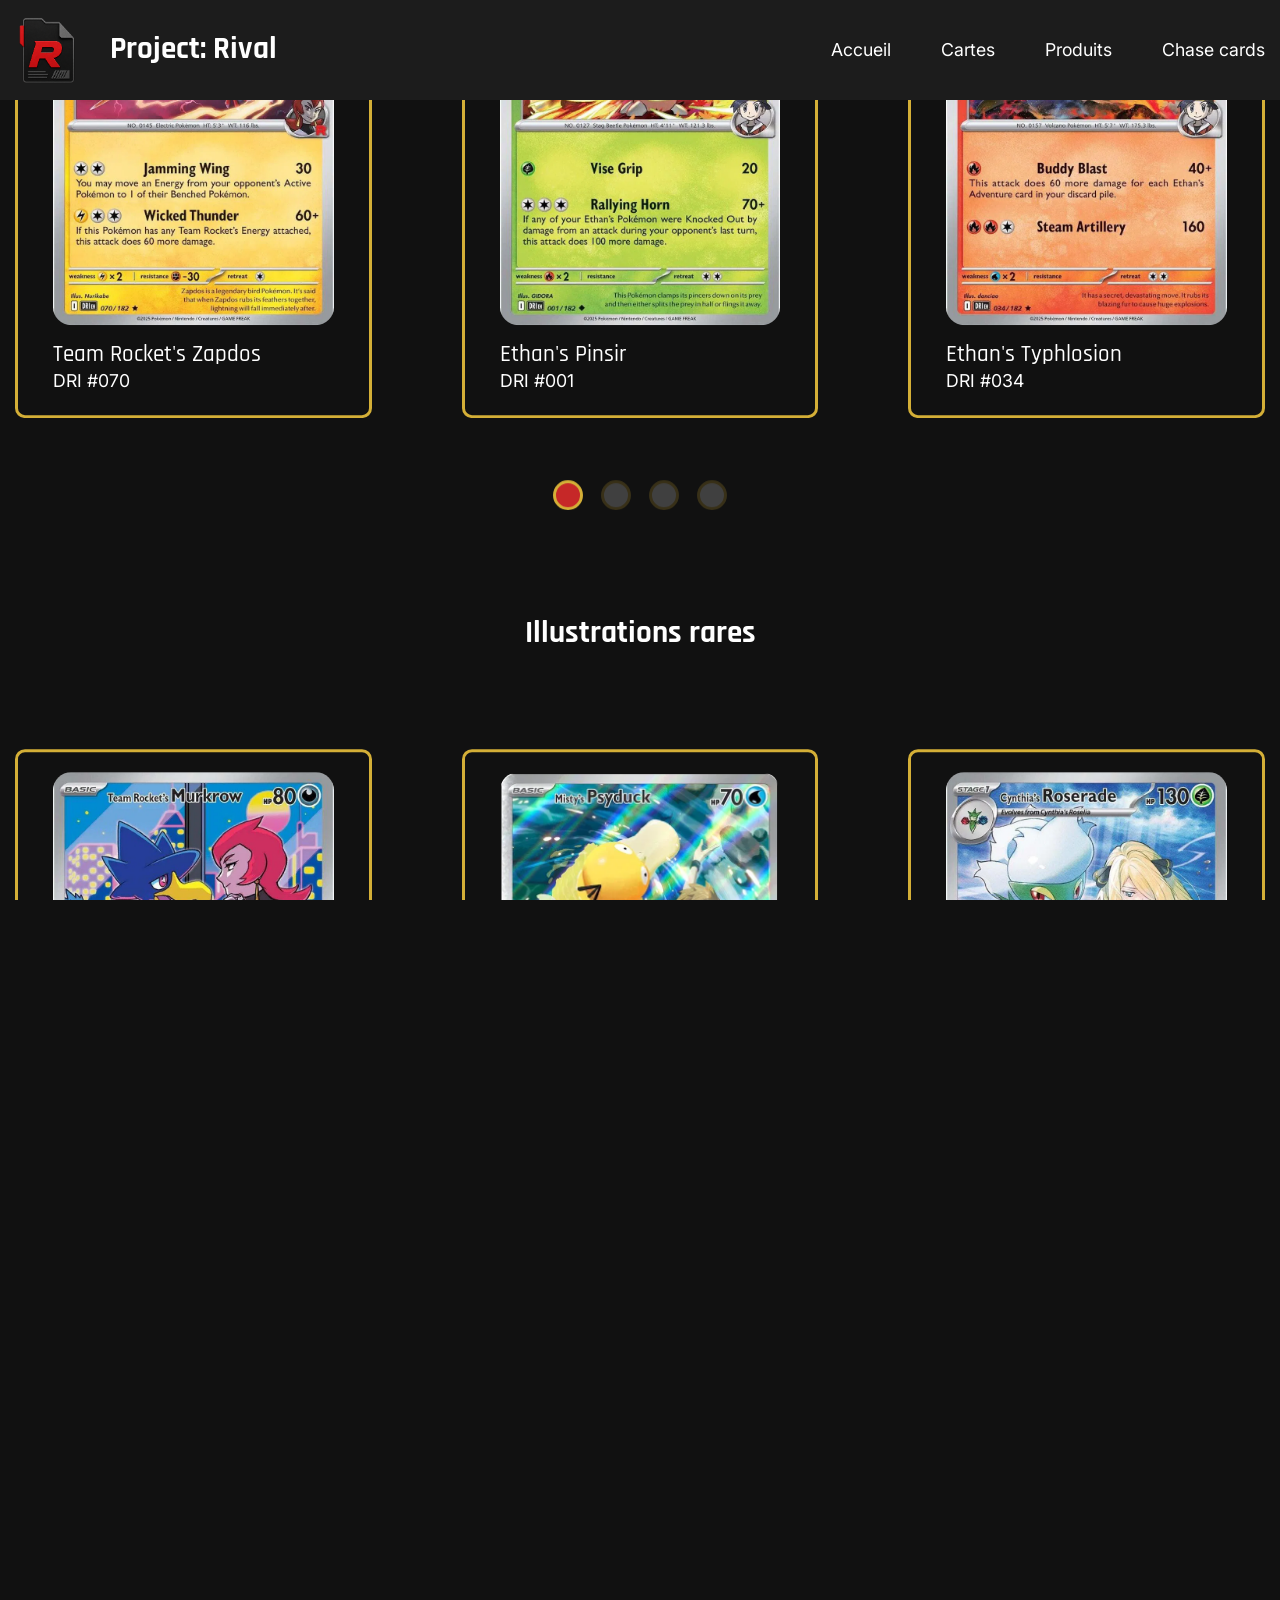
==== commit 66d37ca6: "Update 3 - gsap et scrolly ajouter" ====
--- a/cartes.html
+++ b/cartes.html
@@ -10,8 +10,8 @@
     <script src="scripts/main.js" defer></script>
 </head>
 
-<body>
-    <header class="header">
+<body data-component="Scrolly">
+    <header class="header" data-component="Header" data-threshold="0.1">
         <div class="wrapper">
             <a href="index.html" class="logo_rival">
                 <img src="assets/images/project_rival_logo.png" alt="Project: Rival logo">
@@ -24,325 +24,344 @@
                 <li><a href="produits.html">Produits</a></li>
                 <li><a href="chasse_cards.html">Chase cards</a></li>
             </ul>
-            <svg class="icon icon--lg icone js-toggle">
-                <use href="#icon-menu-burger"></use>
-            </svg>
+            <button class="header__toggle js-toggle">
+                <span></span>
+                <span></span>
+                <span></span>
+            </button>
         </div>
+
+        <section class="header__menu">
+            <div class="wrapper">
+                <div class="logo__mobile">
+                    <img src="assets/images/project_rival_logo.png" alt="Project Rival Logo">
+                    <h2>Project: Rival</h2>
+                </div>
+                <ul class="menu__mobile">
+                    <li><a href="index.html">Accueil</a></li>
+                    <li><a href="cartes.html">Cartes</a></li>
+                    <li><a href="produits.html">Produits</a></li>
+                    <li><a href="chasse_cards.html">Chase cards</a></li>
+                </ul>
+            </div>
+        </section>
     </header>
 
-</html>
-
-
-<section class="hero">
-    <div class="wrapper">
-        <div class="hero__media">
-            <img src="assets/images/bg_hero_cartes.jpg" alt="background cartes" />
-        </div>
-        <div class="hero__desktop"></div>
-        <div class="hero__content">
-            <div class="hero__titre">
-                <h1>Les Cartes</h1>
-            </div>
-            <p>Découvrer les cartes qui composent l’entièreté de Destined Rivals.</p>
-        </div>
-    </div>
-</section>
-
-<section class="a__propos">
-    <div class="wrapper">
-        <div class="a__propos__content">
-            <h2>Qu’est-ce qui est spéciale de ces cartes?</h2>
-            <p>
-                Certaines cartes de Destined Rivals se démarquent par leur rareté et leurs illustrations alternatives. Les Special Illustration Rares et autres
-                cartes recherchées présentent notamment des scènes uniques mettant en valeur les Pokémon et leurs Dresseurs.
-            </p>
-        </div>
-        <div class="a__propos__media">
-            <img src="assets/images/team_rocket_logo.jpg" alt="Team Rocket Logo" />
-        </div>
-    </div>
-</section>
-
-<section class="section carousels__cartes">
-    <div class="wrapper">
-        <div class="swiper" data-component="Carousel">
-            <h2>Cartes communs</h2>
-            <div class="carousel swiper-wrapper">
-                <div class="swiper-slide">
-                    <div class="carte">
-                        <div class="carte__media">
-                            <img src="assets/images/team_rocket_zapdos_common.png" alt="Zapdos" />
-                        </div>
-                        <div class="carte__content">
-                            <h3>Team Rocket's Zapdos</h3>
-                            <p>DRI #070</p>
-                        </div>
-                    </div>
-                </div>
-                <div class="swiper-slide">
-                    <div class="carte">
-                        <div class="carte__media">
-                            <img src="assets/images/ethan_pinsir_common.png" alt="Pinsir" />
-                        </div>
-                        <div class="carte__content">
-                            <h3>Ethan's Pinsir</h3>
-                            <p>DRI #001</p>
-                        </div>
-                    </div>
-                </div>
-                <div class="swiper-slide">
-                    <div class="carte">
-                        <div class="carte__media">
-                            <img src="assets/images/ethan_typhlosion_common.png" alt="Typhlosion" />
-                        </div>
-                        <div class="carte__content">
-                            <h3>Ethan's Typhlosion</h3>
-                            <p>DRI #034</p>
-                        </div>
-                    </div>
-                </div>
-                <div class="swiper-slide">
-                    <div class="carte">
-                        <div class="carte__media">
-                            <img src="assets/images/team_rocket_tyranitar_common.png" alt="Tyranitar" />
-                        </div>
-                        <div class="carte__content">
-                            <h3>Team Rocket's Tyranitar</h3>
-                            <p>DRI #096</p>
-                        </div>
-                    </div>
-                </div>
-            </div>
-            <div class="swiper-pagination"></div>
-        </div>
-
-        <div class="swiper" data-component="Carousel">
-            <h2>Illustrations rares</h2>
-            <div class="carousel swiper-wrapper">
-                <div class="swiper-slide">
-                    <div class="carte">
-                        <div class="carte__media">
-                            <img src="assets/images/team_rocket_murkrow.png" alt="Murkrow" />
-                        </div>
-                        <div class="carte__content">
-                            <h3>Team Rocket's Murkrow</h3>
-                            <p>DRI #200</p>
-                        </div>
-                    </div>
-                </div>
-                <div class="swiper-slide">
-                    <div class="carte">
-                        <div class="carte__media">
-                            <img src="assets/images/misty_psyduck.png" alt="Psyduck" />
-                        </div>
-                        <div class="carte__content">
-                            <h3>Misty's Psyduck</h3>
-                            <p>DRI #193</p>
-                        </div>
-                    </div>
-                </div>
-                <div class="swiper-slide">
-                    <div class="carte">
-                        <div class="carte__media">
-                            <img src="assets/images/cynthia_roserade.png" alt="Roserade" />
-                        </div>
-                        <div class="carte__content">
-                            <h3>Cynthia's Roserade</h3>
-                            <p>DRI #184</p>
-                        </div>
-                    </div>
-                </div>
-                <div class="swiper-slide">
-                    <div class="carte">
-                        <div class="carte__media">
-                            <img src="assets/images/ethan_typhlosion.png" alt="Typhlosion" />
-                        </div>
-                        <div class="carte__content">
-                            <h3>Ethan's Typhlosion</h3>
-                            <p>DRI #190</p>
-                        </div>
-                    </div>
-                </div>
-            </div>
-            <div class="swiper-pagination"></div>
-        </div>
-
-        <div class="swiper" data-component="Carousel">
-            <h2>Full arts (Ultra rare)</h2>
-            <div class="carousel swiper-wrapper">
-                <div class="swiper-slide">
-                    <div class="carte">
-                        <div class="carte__media">
-                            <img src="assets/images/team_rocket_persian_fa.png" alt="Persian" />
-                        </div>
-                        <div class="carte__content">
-                            <h3>Team Rocket's Persian</h3>
-                            <p>DRI #219</p>
-                        </div>
-                    </div>
-                </div>
-                <div class="swiper-slide">
-                    <div class="carte">
-                        <div class="carte__media">
-                            <img src="assets/images/team_rocket_giovanni_fa.png" alt="Giovanni" />
-                        </div>
-                        <div class="carte__content">
-                            <h3>Team Rocket's Giovanni</h3>
-                            <p>DRI #225</p>
-                        </div>
-                    </div>
-                </div>
-                <div class="swiper-slide">
-                    <div class="carte">
-                        <div class="carte__media">
-                            <img src="assets/images/ethan_adventure_fa.png" alt="Ethan" />
-                        </div>
-                        <div class="carte__content">
-                            <h3>Ethan's Adventue</h3>
-                            <p>DRI #221</p>
-                        </div>
-                    </div>
-                </div>
-                <div class="swiper-slide">
-                    <div class="carte">
-                        <div class="carte__media">
-                            <img src="assets/images/team_rocket_mewtwo_fa.png" alt="Mewtwo" />
-                        </div>
-                        <div class="carte__content">
-                            <h3>Team Rocket's Mewtwo</h3>
-                            <p>DRI #213</p>
-                        </div>
-                    </div>
-                </div>
-            </div>
-            <div class="swiper-pagination"></div>
-        </div>
-
-        <div class="swiper" data-component="Carousel">
-            <h2>Special illustration rares</h2>
-            <div class="carousel swiper-wrapper">
-                <div class="swiper-slide">
-                    <div class="carte">
-                        <div class="carte__media">
-                            <img src="assets/images/team_rocket_moltres.png" alt="Moltres" />
-                        </div>
-                        <div class="carte__content">
-                            <h3>Team Rocket's Moltres</h3>
-                            <p>DRI #229</p>
-                        </div>
-                    </div>
-                </div>
-                <div class="swiper-slide">
-                    <div class="carte">
-                        <div class="carte__media">
-                            <img src="assets/images/team_rocket_giovanni.png" alt="Giovanni" />
-                        </div>
-                        <div class="carte__content">
-                            <h3>Team Rocket's Giovanni</h3>
-                            <p>DRI #238</p>
-                        </div>
-                    </div>
-                </div>
-                <div class="swiper-slide">
-                    <div class="carte">
-                        <div class="carte__media">
-                            <img src="assets/images/team_rocket_nidoking.png" alt="Nidoking" />
-                        </div>
-                        <div class="carte__content">
-                            <h3>Team Rocket's Nidoking</h3>
-                            <p>DRI #233</p>
-                        </div>
-                    </div>
-                </div>
-                <div class="swiper-slide">
-                    <div class="carte">
-                        <div class="carte__media">
-                            <img src="assets/images/team_rocket_mewtwo_sir.png" alt="Mewtwo" />
-                        </div>
-                        <div class="carte__content">
-                            <h3>Team Rocket's Mewtwo</h3>
-                            <p>DRI #231</p>
-                        </div>
-                    </div>
-                </div>
-            </div>
-            <div class="swiper-pagination"></div>
-        </div>
-
-        <div class="swiper" data-component="Carousel">
-            <h2>Gold (Hyper rare)</h2>
-            <div class="carousel swiper-wrapper">
-                <div class="swiper-slide">
-                    <div class="carte">
-                        <div class="carte__media">
-                            <img src="assets/images/levincia_gold.png" alt="Levincia" />
-                        </div>
-                        <div class="carte__content">
-                            <h3>Levincia</h3>
-                            <p>DRI #244</p>
-                        </div>
-                    </div>
-                </div>
-                <div class="swiper-slide">
-                    <div class="carte">
-                        <div class="carte__media">
-                            <img src="assets/images/team_rocket_crobat_gold.png" alt="Crobat" />
-                        </div>
-                        <div class="carte__content">
-                            <h3>Team Rocket's Crobat</h3>
-                            <p>DRI #242</p>
-                        </div>
-                    </div>
-                </div>
-                <div class="swiper-slide">
-                    <div class="carte">
-                        <div class="carte__media">
-                            <img src="assets/images/cynthia_grachomp_gold.png" alt="Garchomp" />
-                        </div>
-                        <div class="carte__content">
-                            <h3>Cynthia's Garchomp</h3>
-                            <p>DRI #241</p>
-                        </div>
-                    </div>
-                </div>
-                <div class="swiper-slide">
-                    <div class="carte">
-                        <div class="carte__media">
-                            <img src="assets/images/team_rocket_mewtwo_gold.png" alt="Mewtwo" />
-                        </div>
-                        <div class="carte__content">
-                            <h3>Team Rocket's Mewtwo</h3>
-                            <p>DRI #240</p>
-                        </div>
-                    </div>
-                </div>
-            </div>
-            <div class="swiper-pagination"></div>
-        </div>
-        <a href="https://tcg.pokemon.com/en-us/galleries/destined-rivals/" target="_blank" class="bouton">Voir plus de cartes</a>
-    </div>
-</section>
-
-<footer class="footer">
-    <div class="wrapper">
-        <div class="footer__top">
-            <a href="index.html" class="logo_rival">
-                <img src="assets/images/project_rival_logo.png" alt="Project: Rival Logo">
-                <h2>Project: Rival</h2>
-            </a>
-
-            <ul class="menu">
-                <li><a href="index.html">Accueil</a></li>
-                <li><a href="cartes.html">Cartes</a></li>
-                <li><a href="produits.html">Produits</a></li>
-                <li><a href="chasse_cards.html">Chase cards</a></li>
-            </ul>
-
-        </div>
-        <hr>
-        <p>© 2026 Project: Rival</p>
-    </div>
-</footer>
+    <div id="smooth-wrapper" data-component="Scroller">
+        <div id="smooth-content">
+
+
+
+            <section class="hero">
+                <div class="wrapper">
+                    <div class="hero__media">
+                        <img src="assets/images/bg_hero_cartes.jpg" alt="background cartes" />
+                    </div>
+                    <div class="hero__desktop"></div>
+                    <div class="hero__content" data-scrolly="fromRight">
+                        <div class="hero__titre">
+                            <h1>Les Cartes</h1>
+                        </div>
+                        <p>Découvrer les cartes qui composent l’entièreté de Destined Rivals.</p>
+                    </div>
+                </div>
+            </section>
+
+            <section class="a__propos">
+                <div class="wrapper">
+                    <div class="a__propos__content">
+                        <h2>Qu’est-ce qui est spéciale de ces cartes?</h2>
+                        <p>
+                            Certaines cartes de Destined Rivals se démarquent par leur rareté et leurs illustrations alternatives. Les Special Illustration Rares et autres
+                            cartes recherchées présentent notamment des scènes uniques mettant en valeur les Pokémon et leurs Dresseurs.
+                        </p>
+                    </div>
+                    <div class="a__propos__media" data-scrolly="fromRight">
+                        <img src="assets/images/team_rocket_logo.jpg" alt="Team Rocket Logo" />
+                    </div>
+                </div>
+            </section>
+
+            <section class="section carousels__cartes">
+                <div class="wrapper">
+                    <div class="swiper" data-component="Carousel">
+                        <h2>Cartes communs</h2>
+                        <div class="carousel swiper-wrapper">
+                            <div class="swiper-slide">
+                                <div class="carte">
+                                    <div class="carte__media">
+                                        <img src="assets/images/team_rocket_zapdos_common.png" alt="Zapdos" />
+                                    </div>
+                                    <div class="carte__content">
+                                        <h3>Team Rocket's Zapdos</h3>
+                                        <p>DRI #070</p>
+                                    </div>
+                                </div>
+                            </div>
+                            <div class="swiper-slide">
+                                <div class="carte">
+                                    <div class="carte__media">
+                                        <img src="assets/images/ethan_pinsir_common.png" alt="Pinsir" />
+                                    </div>
+                                    <div class="carte__content">
+                                        <h3>Ethan's Pinsir</h3>
+                                        <p>DRI #001</p>
+                                    </div>
+                                </div>
+                            </div>
+                            <div class="swiper-slide">
+                                <div class="carte">
+                                    <div class="carte__media">
+                                        <img src="assets/images/ethan_typhlosion_common.png" alt="Typhlosion" />
+                                    </div>
+                                    <div class="carte__content">
+                                        <h3>Ethan's Typhlosion</h3>
+                                        <p>DRI #034</p>
+                                    </div>
+                                </div>
+                            </div>
+                            <div class="swiper-slide">
+                                <div class="carte">
+                                    <div class="carte__media">
+                                        <img src="assets/images/team_rocket_tyranitar_common.png" alt="Tyranitar" />
+                                    </div>
+                                    <div class="carte__content">
+                                        <h3>Team Rocket's Tyranitar</h3>
+                                        <p>DRI #096</p>
+                                    </div>
+                                </div>
+                            </div>
+                        </div>
+                        <div class="swiper-pagination"></div>
+                    </div>
+
+                    <div class="swiper" data-component="Carousel">
+                        <h2>Illustrations rares</h2>
+                        <div class="carousel swiper-wrapper">
+                            <div class="swiper-slide">
+                                <div class="carte">
+                                    <div class="carte__media">
+                                        <img src="assets/images/team_rocket_murkrow.png" alt="Murkrow" />
+                                    </div>
+                                    <div class="carte__content">
+                                        <h3>Team Rocket's Murkrow</h3>
+                                        <p>DRI #200</p>
+                                    </div>
+                                </div>
+                            </div>
+                            <div class="swiper-slide">
+                                <div class="carte">
+                                    <div class="carte__media">
+                                        <img src="assets/images/misty_psyduck.png" alt="Psyduck" />
+                                    </div>
+                                    <div class="carte__content">
+                                        <h3>Misty's Psyduck</h3>
+                                        <p>DRI #193</p>
+                                    </div>
+                                </div>
+                            </div>
+                            <div class="swiper-slide">
+                                <div class="carte">
+                                    <div class="carte__media">
+                                        <img src="assets/images/cynthia_roserade.png" alt="Roserade" />
+                                    </div>
+                                    <div class="carte__content">
+                                        <h3>Cynthia's Roserade</h3>
+                                        <p>DRI #184</p>
+                                    </div>
+                                </div>
+                            </div>
+                            <div class="swiper-slide">
+                                <div class="carte">
+                                    <div class="carte__media">
+                                        <img src="assets/images/ethan_typhlosion.png" alt="Typhlosion" />
+                                    </div>
+                                    <div class="carte__content">
+                                        <h3>Ethan's Typhlosion</h3>
+                                        <p>DRI #190</p>
+                                    </div>
+                                </div>
+                            </div>
+                        </div>
+                        <div class="swiper-pagination"></div>
+                    </div>
+
+                    <div class="swiper" data-component="Carousel">
+                        <h2>Full arts (Ultra rare)</h2>
+                        <div class="carousel swiper-wrapper">
+                            <div class="swiper-slide">
+                                <div class="carte">
+                                    <div class="carte__media">
+                                        <img src="assets/images/team_rocket_persian_fa.png" alt="Persian" />
+                                    </div>
+                                    <div class="carte__content">
+                                        <h3>Team Rocket's Persian</h3>
+                                        <p>DRI #219</p>
+                                    </div>
+                                </div>
+                            </div>
+                            <div class="swiper-slide">
+                                <div class="carte">
+                                    <div class="carte__media">
+                                        <img src="assets/images/team_rocket_giovanni_fa.png" alt="Giovanni" />
+                                    </div>
+                                    <div class="carte__content">
+                                        <h3>Team Rocket's Giovanni</h3>
+                                        <p>DRI #225</p>
+                                    </div>
+                                </div>
+                            </div>
+                            <div class="swiper-slide">
+                                <div class="carte">
+                                    <div class="carte__media">
+                                        <img src="assets/images/ethan_adventure_fa.png" alt="Ethan" />
+                                    </div>
+                                    <div class="carte__content">
+                                        <h3>Ethan's Adventue</h3>
+                                        <p>DRI #221</p>
+                                    </div>
+                                </div>
+                            </div>
+                            <div class="swiper-slide">
+                                <div class="carte">
+                                    <div class="carte__media">
+                                        <img src="assets/images/team_rocket_mewtwo_fa.png" alt="Mewtwo" />
+                                    </div>
+                                    <div class="carte__content">
+                                        <h3>Team Rocket's Mewtwo</h3>
+                                        <p>DRI #213</p>
+                                    </div>
+                                </div>
+                            </div>
+                        </div>
+                        <div class="swiper-pagination"></div>
+                    </div>
+
+                    <div class="swiper" data-component="Carousel">
+                        <h2>Special illustration rares</h2>
+                        <div class="carousel swiper-wrapper">
+                            <div class="swiper-slide">
+                                <div class="carte">
+                                    <div class="carte__media">
+                                        <img src="assets/images/team_rocket_moltres.png" alt="Moltres" />
+                                    </div>
+                                    <div class="carte__content">
+                                        <h3>Team Rocket's Moltres</h3>
+                                        <p>DRI #229</p>
+                                    </div>
+                                </div>
+                            </div>
+                            <div class="swiper-slide">
+                                <div class="carte">
+                                    <div class="carte__media">
+                                        <img src="assets/images/team_rocket_giovanni.png" alt="Giovanni" />
+                                    </div>
+                                    <div class="carte__content">
+                                        <h3>Team Rocket's Giovanni</h3>
+                                        <p>DRI #238</p>
+                                    </div>
+                                </div>
+                            </div>
+                            <div class="swiper-slide">
+                                <div class="carte">
+                                    <div class="carte__media">
+                                        <img src="assets/images/team_rocket_nidoking.png" alt="Nidoking" />
+                                    </div>
+                                    <div class="carte__content">
+                                        <h3>Team Rocket's Nidoking</h3>
+                                        <p>DRI #233</p>
+                                    </div>
+                                </div>
+                            </div>
+                            <div class="swiper-slide">
+                                <div class="carte">
+                                    <div class="carte__media">
+                                        <img src="assets/images/team_rocket_mewtwo_sir.png" alt="Mewtwo" />
+                                    </div>
+                                    <div class="carte__content">
+                                        <h3>Team Rocket's Mewtwo</h3>
+                                        <p>DRI #231</p>
+                                    </div>
+                                </div>
+                            </div>
+                        </div>
+                        <div class="swiper-pagination"></div>
+                    </div>
+
+                    <div class="swiper" data-component="Carousel">
+                        <h2>Gold (Hyper rare)</h2>
+                        <div class="carousel swiper-wrapper">
+                            <div class="swiper-slide">
+                                <div class="carte">
+                                    <div class="carte__media">
+                                        <img src="assets/images/levincia_gold.png" alt="Levincia" />
+                                    </div>
+                                    <div class="carte__content">
+                                        <h3>Levincia</h3>
+                                        <p>DRI #244</p>
+                                    </div>
+                                </div>
+                            </div>
+                            <div class="swiper-slide">
+                                <div class="carte">
+                                    <div class="carte__media">
+                                        <img src="assets/images/team_rocket_crobat_gold.png" alt="Crobat" />
+                                    </div>
+                                    <div class="carte__content">
+                                        <h3>Team Rocket's Crobat</h3>
+                                        <p>DRI #242</p>
+                                    </div>
+                                </div>
+                            </div>
+                            <div class="swiper-slide">
+                                <div class="carte">
+                                    <div class="carte__media">
+                                        <img src="assets/images/cynthia_grachomp_gold.png" alt="Garchomp" />
+                                    </div>
+                                    <div class="carte__content">
+                                        <h3>Cynthia's Garchomp</h3>
+                                        <p>DRI #241</p>
+                                    </div>
+                                </div>
+                            </div>
+                            <div class="swiper-slide">
+                                <div class="carte">
+                                    <div class="carte__media">
+                                        <img src="assets/images/team_rocket_mewtwo_gold.png" alt="Mewtwo" />
+                                    </div>
+                                    <div class="carte__content">
+                                        <h3>Team Rocket's Mewtwo</h3>
+                                        <p>DRI #240</p>
+                                    </div>
+                                </div>
+                            </div>
+                        </div>
+                        <div class="swiper-pagination"></div>
+                    </div>
+                    <a href="https://tcg.pokemon.com/en-us/galleries/destined-rivals/" target="_blank" class="bouton">Voir plus de cartes</a>
+                </div>
+            </section>
+
+            <footer class="footer">
+                <div class="wrapper">
+                    <div class="footer__top">
+                        <a href="index.html" class="logo_rival">
+                            <img src="assets/images/project_rival_logo.png" alt="Project: Rival Logo">
+                            <h2>Project: Rival</h2>
+                        </a>
+
+                        <ul class="menu">
+                            <li><a href="index.html">Accueil</a></li>
+                            <li><a href="cartes.html">Cartes</a></li>
+                            <li><a href="produits.html">Produits</a></li>
+                            <li><a href="chasse_cards.html">Chase cards</a></li>
+                        </ul>
+
+                    </div>
+                    <hr>
+                    <p>© 2026 Project: Rival</p>
+                </div>
+            </footer>
 
 </body>
 
--- a/styles/main.css
+++ b/styles/main.css
@@ -1379,9 +1379,24 @@
   border: 3px solid var(--color-secondary);
   border-radius: 10px;
 }
+@media (width <= 768px) {
+  .carte_chasse .carte_chasse_content p {
+    display: -webkit-box;
+    -webkit-line-clamp: 3; /* Number of lines to show */
+    -webkit-box-orient: vertical;
+    overflow: hidden;
+    text-overflow: ellipsis;
+  }
+}
+.carte_chasse .carte_chasse_media {
+  position: relative;
+  z-index: 3;
+}
 .carte_chasse .carte_chasse_media img {
   height: 480px;
   transform: rotate(10deg);
+  -o-object-fit: contain;
+     object-fit: contain;
 }
 .carte_chasse .media__gauche img {
   transform: rotate(-10deg);
@@ -1421,6 +1436,7 @@
   align-items: center;
   gap: 50px;
   list-style: none;
+  padding: 0;
 }
 @media (width <= 480px) {
   .footer .menu {
@@ -1434,13 +1450,33 @@
 }
 
 .header {
+  height: 100px;
+  padding: 15px 0;
+  z-index: 7;
+  width: 100%;
+  top: 0;
+  position: sticky;
+  transition: transform 0.5s cubic-bezier(0.55, 0.055, 0.675, 0.19);
+}
+.header::before {
   background-color: var(--color-bg-secondary);
-  padding: 15px 0;
+  content: "";
+  position: absolute;
+  top: 0;
+  left: 0;
+  width: 100%;
+  height: 100%;
+  z-index: 4;
 }
 .header .wrapper {
   display: flex;
   justify-content: space-between;
   align-items: center;
+  position: relative;
+  z-index: 5;
+}
+.header-is-hidden.is-scrolling-down:not(.nav-is-active) .header {
+  transform: translateY(-100%) translateY(4px);
 }
 .header .logo_rival {
   height: 100%;
@@ -1470,6 +1506,103 @@
   .header .icone {
     display: block;
   }
+}
+.header {
+  /* HEADER TOGGLE */
+}
+.header .header__toggle {
+  --bar-height: 5px;
+  --bar-width: 50px;
+  --bar-spacer: 12px;
+  background-color: transparent;
+  border: none;
+  outline: none;
+  cursor: pointer;
+  padding: 0;
+  position: relative;
+  width: var(--bar-width);
+  height: var(--bar-width);
+  z-index: 10;
+  display: none;
+}
+.header .header__toggle span {
+  background: var(--color-primary);
+  border-radius: 3px;
+  height: var(--bar-height);
+  width: 100%;
+  position: absolute;
+  top: calc(50% - var(--bar-height) / 2);
+  left: calc(50% - var(--bar-width) / 2);
+  transition: 0.3s all ease-out;
+}
+.header .header__toggle span:nth-child(1) {
+  top: calc(50% - var(--bar-height) / 2 - var(--bar-height) - var(--bar-spacer));
+}
+.header .header__toggle span:nth-child(3) {
+  top: calc(50% - var(--bar-height) / 2 + var(--bar-height) + var(--bar-spacer));
+}
+.nav-is-active .header .header__toggle span {
+  top: calc(50% - var(--bar-height) / 2);
+}
+.nav-is-active .header .header__toggle span:nth-child(1) {
+  transform: rotate(45deg);
+}
+.nav-is-active .header .header__toggle span:nth-child(2) {
+  transform: scaleX(0);
+}
+.nav-is-active .header .header__toggle span:nth-child(3) {
+  transform: rotate(-45deg);
+}
+@media (width <= 768px) {
+  .header .header__toggle {
+    display: block;
+  }
+}
+@media (width <= 768px) {
+  .header {
+    position: fixed;
+    width: 100%;
+    z-index: 3;
+  }
+}
+
+.header__menu {
+  position: absolute;
+  top: 0;
+  left: 0;
+  z-index: 4;
+  width: 100%;
+  height: 500px;
+  background-color: var(--color-bg-secondary);
+  display: flex;
+  justify-content: center;
+  align-items: center;
+  transform: translateY(-600px);
+  transition: transform 0.6s ease-in-out;
+}
+.nav-is-active .header__menu {
+  transform: translateY(0px);
+}
+.header__menu .wrapper {
+  display: flex;
+  flex-direction: column;
+  gap: 30px;
+  align-items: center;
+}
+.header__menu .logo__mobile {
+  display: flex;
+  align-items: center;
+  gap: 30px;
+}
+.header__menu .logo__mobile img {
+  height: 100px;
+}
+.header__menu .menu__mobile {
+  display: flex;
+  flex-direction: column;
+  list-style: none;
+  align-items: center;
+  gap: 30px;
 }
 
 .hero {
@@ -1504,7 +1637,7 @@
 @media (width <= 768px) {
   .hero .hero__media {
     width: 100%;
-    height: 35%;
+    height: 50%;
   }
 }
 @media (width <= 768px) {
@@ -1522,7 +1655,7 @@
   .hero .hero__content {
     margin-top: 200px;
     justify-content: flex-end;
-    padding-left: 50px;
+    padding: 0;
   }
 }
 .hero .hero__titre {
@@ -1616,7 +1749,6 @@
 @media (width <= 1072px) {
   .a__propos .a__propos__content {
     align-self: start;
-    padding-left: 50px;
     width: 100%;
   }
 }
@@ -1630,6 +1762,95 @@
   display: block;
 }
 
+.has-js [data-scrolly=fromBottom] {
+  opacity: 0;
+  transform: translateY(100px);
+  transition: all 0.7s cubic-bezier(0.86, 0, 0.07, 1);
+}
+.has-js [data-scrolly=fromBottom].is-active {
+  opacity: 1;
+  transform: translateY(0);
+}
+.has-js [data-scrolly=fromTop] {
+  opacity: 0;
+  transform: translateY(-100px);
+  transition: all 0.7s cubic-bezier(0.86, 0, 0.07, 1);
+}
+.has-js [data-scrolly=fromTop].is-active {
+  opacity: 1;
+  transform: translateY(0);
+}
+.has-js [data-scrolly=fromLeft] {
+  opacity: 0;
+  transform: translateX(-100px);
+  transition: all 0.7s cubic-bezier(0.86, 0, 0.07, 1);
+}
+.has-js [data-scrolly=fromLeft].is-active {
+  opacity: 1;
+  transform: translateX(0);
+}
+.has-js [data-scrolly=fromRight] {
+  opacity: 0;
+  transform: translateX(100px);
+  transition: all 0.7s cubic-bezier(0.86, 0, 0.07, 1);
+}
+.has-js [data-scrolly=fromRight].is-active {
+  opacity: 1;
+  transform: translateX(0);
+}
+.has-js [data-scrolly=flip] {
+  opacity: 0;
+}
+.has-js [data-scrolly=flip].is-active {
+  opacity: 1;
+  backface-visibility: visible !important;
+  animation: flip 1s ease;
+}
+@keyframes flip {
+  0% {
+    transform: perspective(700px) rotateY(0deg);
+    animation-timing-function: ease-out;
+  }
+  100% {
+    transform: perspective(700px) rotateY(360deg);
+    animation-timing-function: ease-out;
+  }
+}
+.has-js [data-scrolly=fade] {
+  opacity: 0;
+}
+.has-js [data-scrolly=fade].is-active {
+  opacity: 1;
+  animation: fade 0.5s ease-in-out;
+}
+@keyframes fade {
+  0% {
+    opacity: 0;
+    transform: scale(0.8);
+  }
+  100% {
+    opacity: 1;
+    transform: scale(1);
+  }
+}
+.has-js [data-scrolly=fadeIn] {
+  opacity: 0;
+}
+.has-js [data-scrolly=fadeIn].is-active {
+  opacity: 1;
+  animation: fade 0.5s ease-in-out;
+}
+@keyframes fade {
+  0% {
+    opacity: 0;
+    transform: scale(0.8);
+  }
+  100% {
+    opacity: 1;
+    transform: scale(1);
+  }
+}
+
 .section {
   padding: 100px 0;
   text-align: center;
@@ -1690,7 +1911,7 @@
 @media (width <= 1072px) {
   .accueil__contexte p {
     align-self: start;
-    padding-left: 50px;
+    padding-left: 20px;
     width: 100%;
   }
 }
